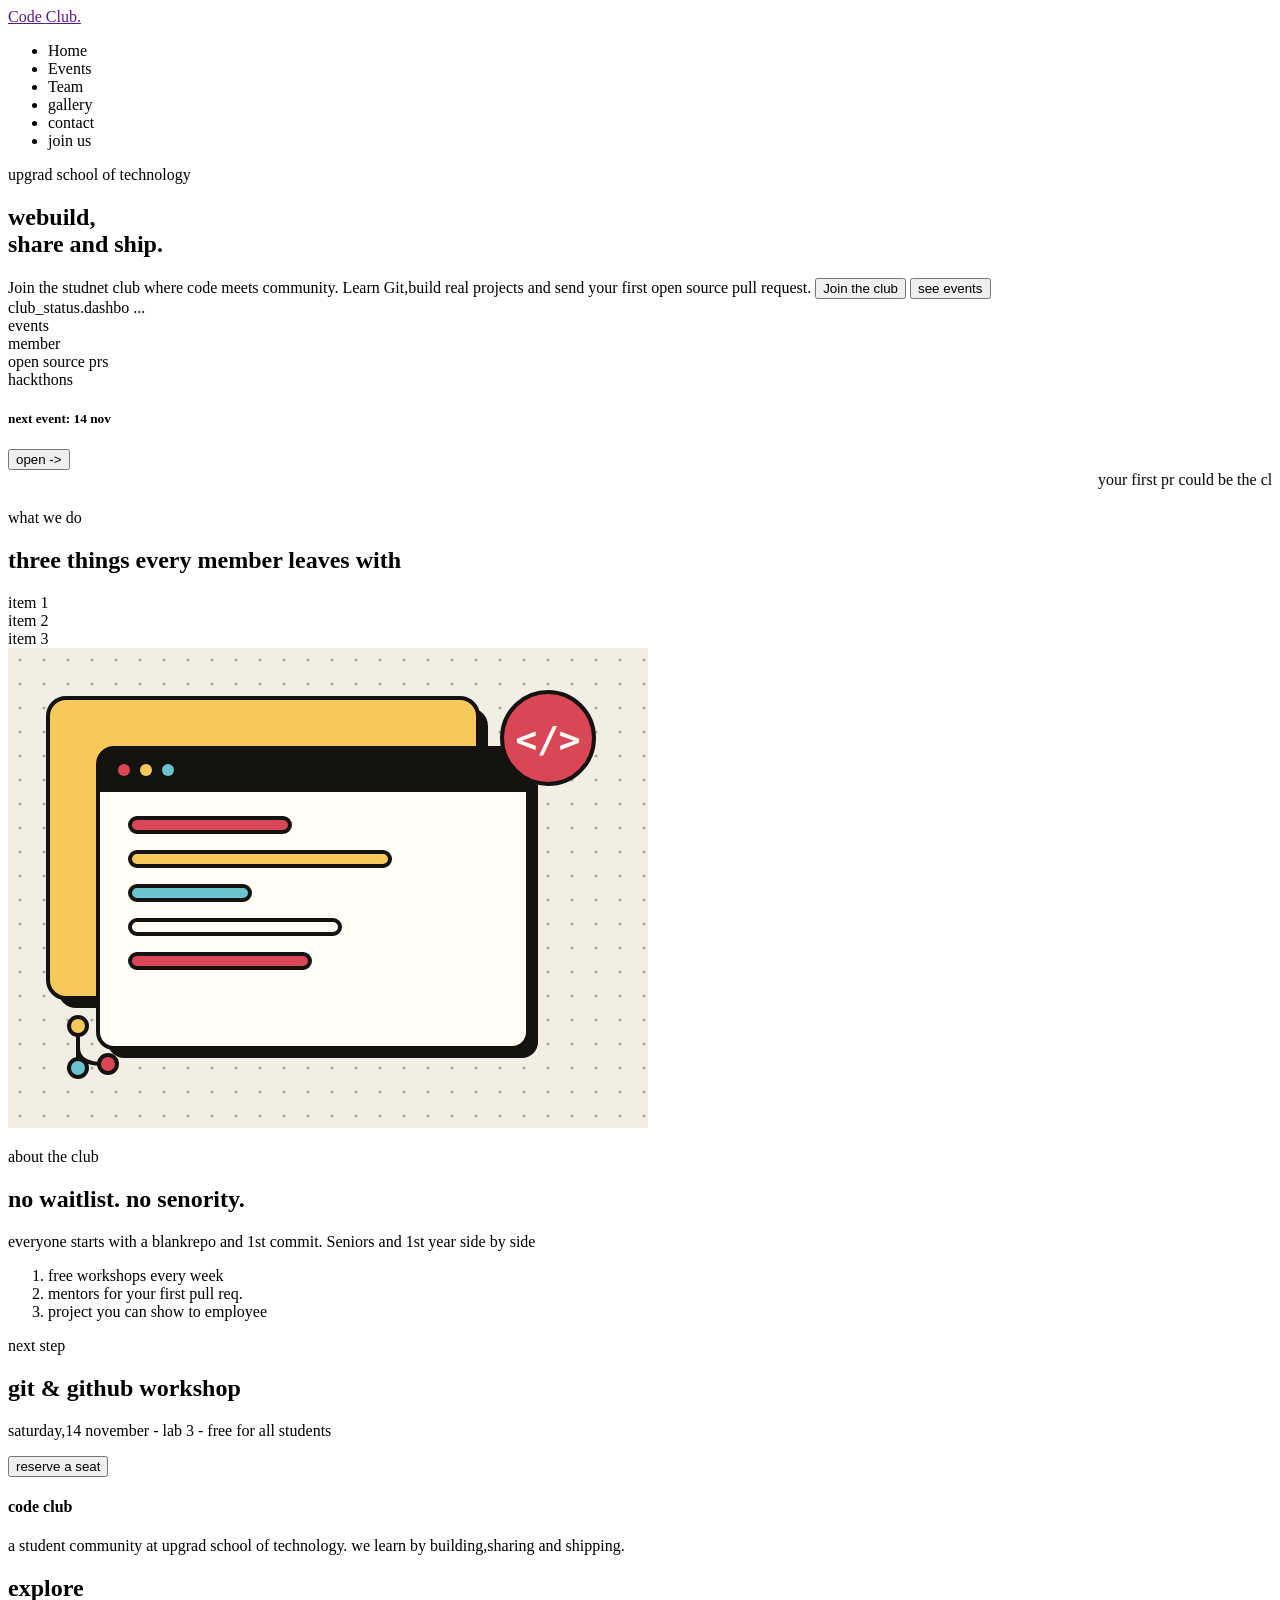
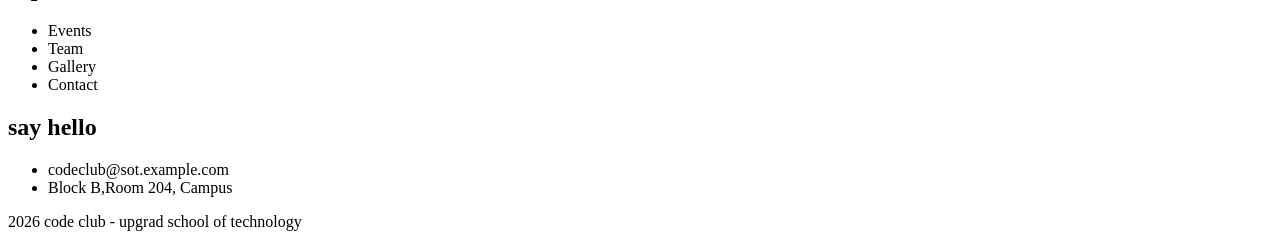
==== index.html @ f5842d69 "feat(index): skaleton ready" ====
<!DOCTYPE html>
<html lang="en">
<head>
    <meta charset="UTF-8">
    <meta name="viewport" content="width=device-width, initial-scale=1.0">
    <title>Code Club | upGrad School of Technology</title>
    <link rel="stylesheet" href="style.css">
</head>
<body>
    <header>
        <div class="navbar">
            <a href="" class="logo">
                <span class="squarelogo"></span>Code <span>Club.</span>
            </a>

            <ul>
                <li><a href="index.html"></a>Home</li>
                <li><a href="events.html"></a>Events</li>
                <li><a href="team.html"></a>Team</li>
                <li><a href="gallery.html"></a>gallery</li>
                <li><a href="contact.html"></a>contact</li>
                <li><a href=""></a>join us</li>
            </ul>
        </div>
    </header>



    <main>
        <section class="hero-section">
            <div class="hero-content">
                <div class="main-content">
                    <p class="name"><span class="dot"></span>upgrad school of technology</p>
                    <h1>we<span>build</span>, <br>share and <span>ship.</span> </h1>
                    <span>Join the studnet club where code meets community.
                        Learn Git,build real projects and send your first open
                        source pull request.
                    </span>
                    <button type="button">Join the club</button>
                    <button type="button">see events</button>
                </div>
                <div class="status">
                    <div class="status-card">
                        <span>club_status.dashbo</span>
                        <span>...</span>
                    </div>
                    <div class="card">
                        <div>events</div>
                        <div>member</div>
                        <div>open source prs</div>
                        <div>hackthons</div>
                    </div>
                    <div class="card-footer">
                        <h5>next event: 14 nov</h5>
                        <button type="button">open -></button>
                    </div>
                </div>
            </div>
        </section>

        <marquee behavior="scroll" direction="left">your first pr could be the club history ₹ no expeience required ₹ now accept the every role ₹ every role is open </marquee>

        <section class="slide2">
            <p>what we do</p>
            <h1>three things every member leaves with</h1>
            <div class="cards2">
                <div>item 1</div>
                <div>item 2</div>
                <div>item 3</div>
            </div>
        </section>

        <section class="slide3">
            <div class="about-img">
                <img src="images/about.png" alt="aboutimgs" srcset="">
            </div>
            <div class="about-text">
                <p>about the club</p>
                <h1>no waitlist. no senority.</h1>
                <p>everyone starts with a blankrepo and 1st commit. Seniors and 1st year side by side </p>
                <ol>
                    <li>free workshops every week</li>
                    <li>mentors for your first pull req.</li>
                    <li>project you can show to employee</li>
                </ol>
            </div>
        </section>

        <section class="workshop">
            <div class="workshop-card">
                <div class="git-side">
                    <p>next step</p>
                    <h2>git & github workshop</h2>
                    <p>saturday,14 november - lab 3 - free for all students</p>
                </div>
                <div class="reserve-b"></div>
                <button type="button">reserve a seat</button>
            </div>
        </section>
    </main>



    <footer>
        <div class="down">
            <div class="community">
                <h4>code club</h4>
                <p>a student community at upgrad school of technology. we learn by building,sharing and shipping.</p>
            </div>
            <div class="explore">
                <h2>explore</h2>
                <ul>
                    <li>Events</li>
                    <li>Team</li>
                    <li>Gallery</li>
                    <li>Contact</li>
                </ul>
            </div>
            <div class="convo">
                <h2>say hello</h2>
                <ul>
                    <li>codeclub@sot.example.com</li>
                    <li>Block B,Room 204, Campus</li>
                </ul>
            </div>
        </div>
        <p>2026 code club - upgrad school of technology</p>
    </footer>


</body>
</html>
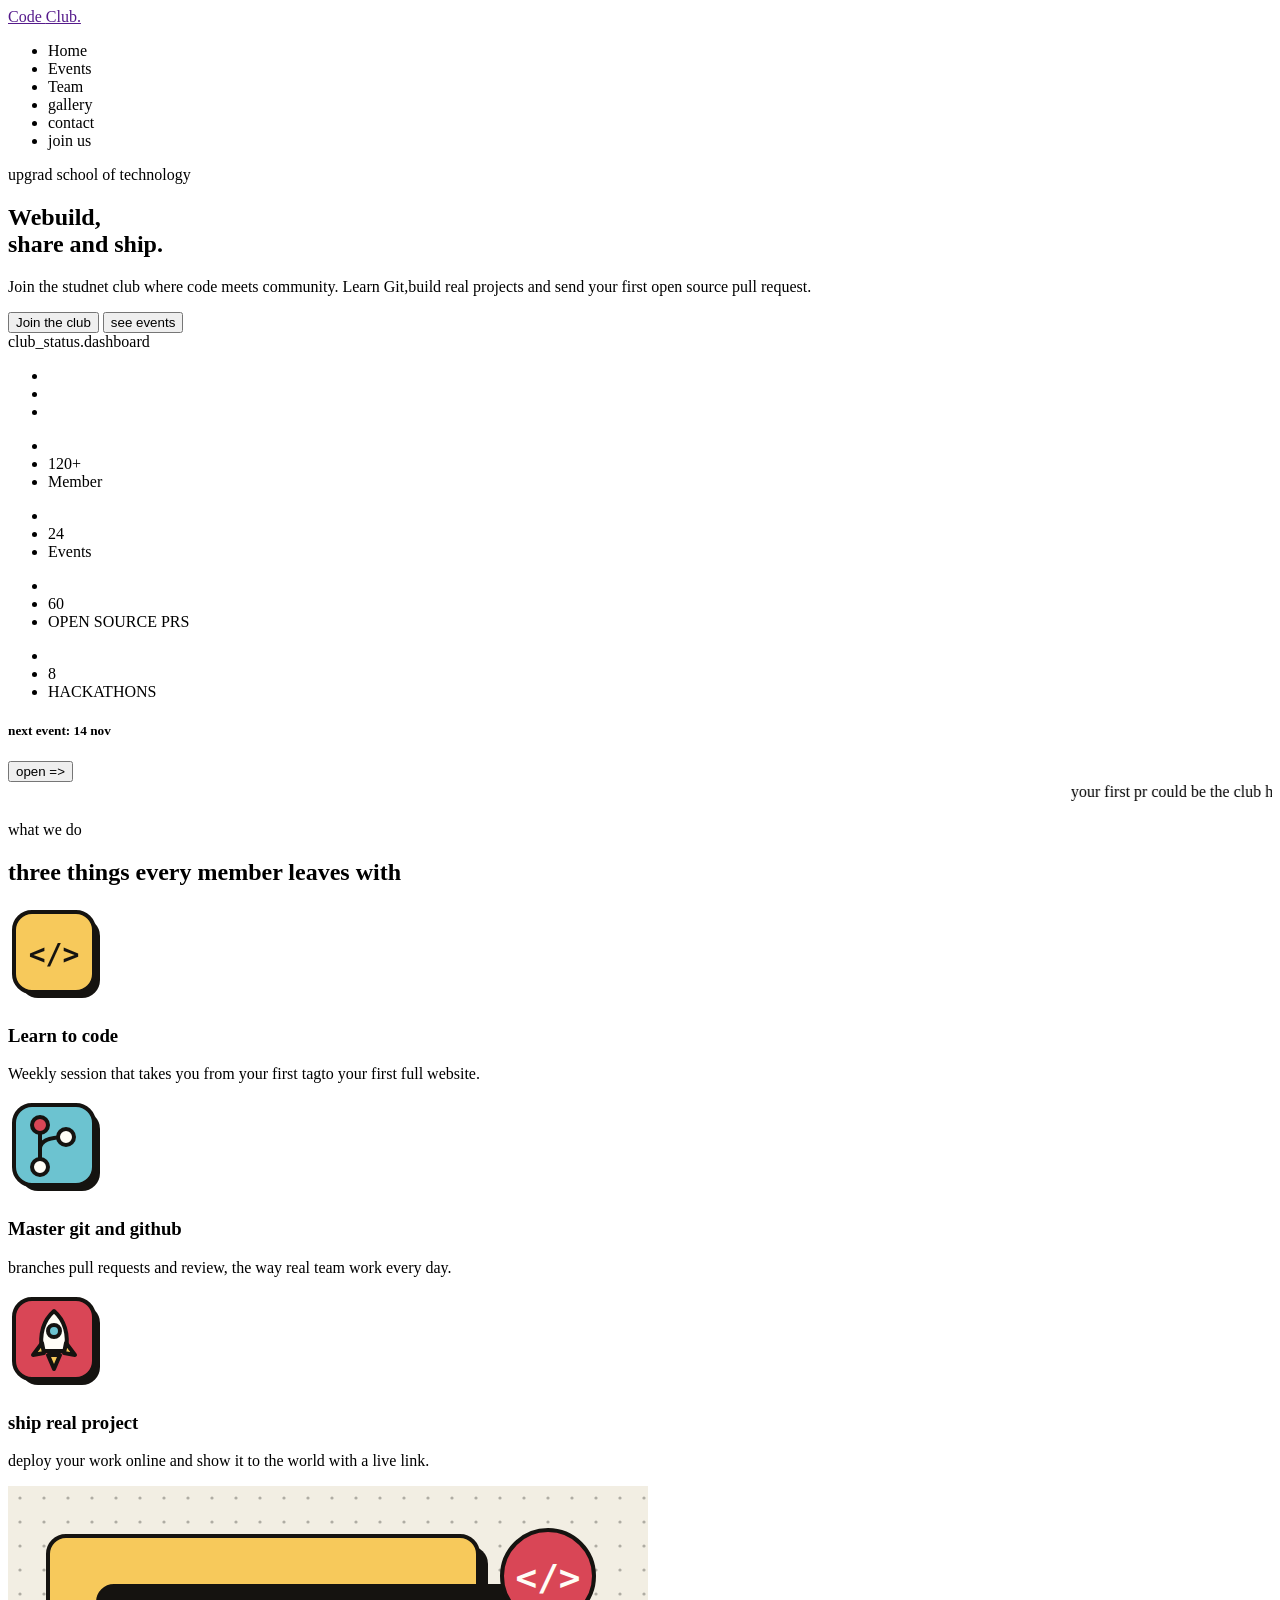
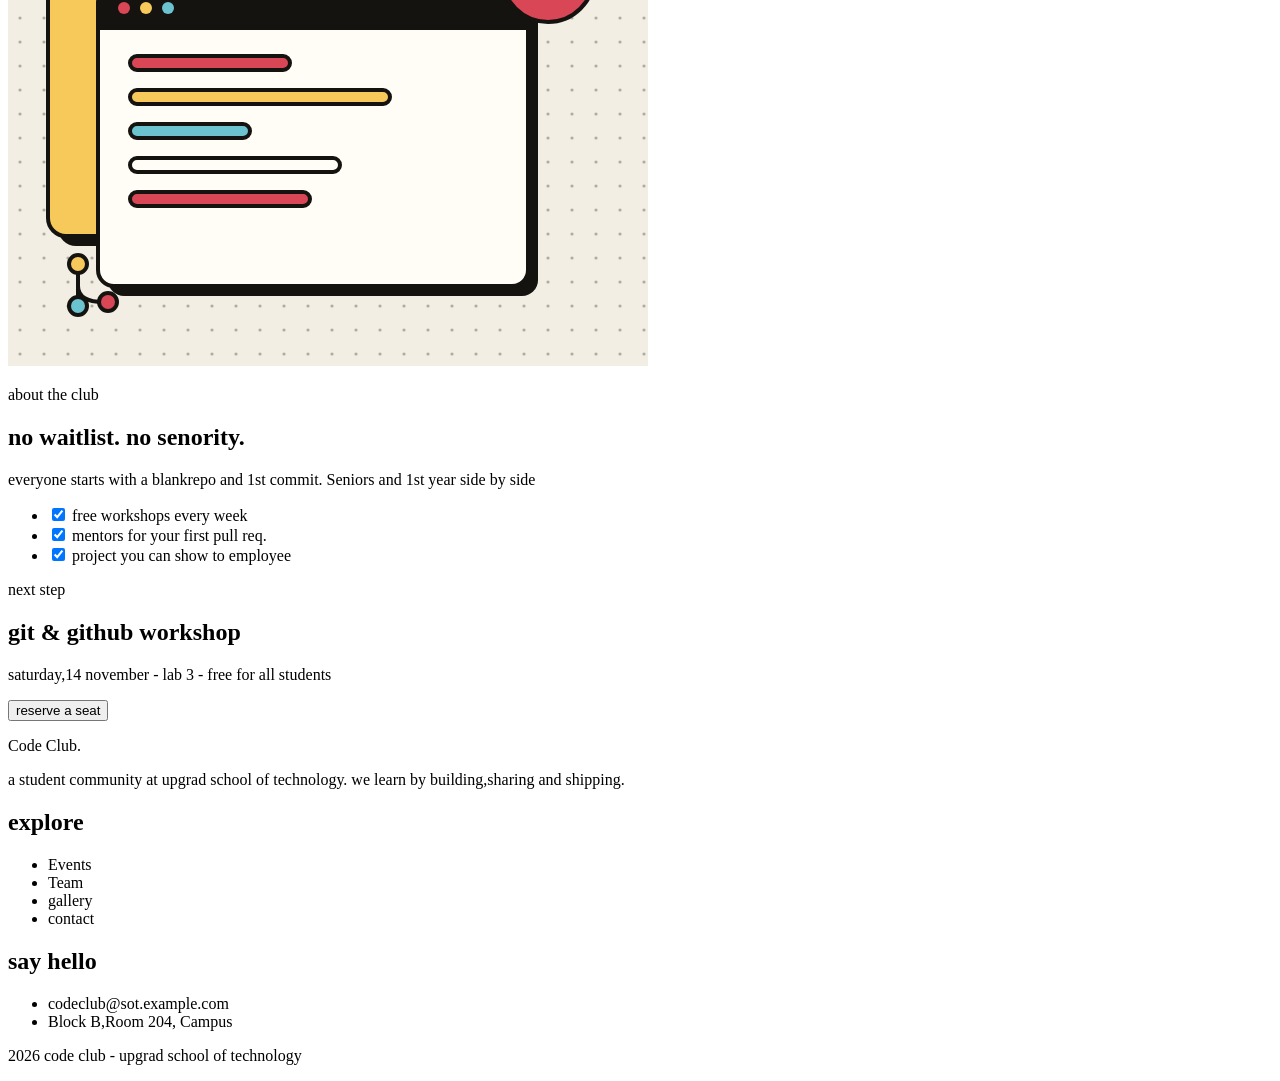
==== commit 3ff3cf30: "feat(index): page complete" ====
--- a/index.html
+++ b/index.html
@@ -19,7 +19,7 @@
                 <li><a href="team.html"></a>Team</li>
                 <li><a href="gallery.html"></a>gallery</li>
                 <li><a href="contact.html"></a>contact</li>
-                <li><a href=""></a>join us</li>
+                <li class="joinus"><a href=""></a>join us</li>
             </ul>
         </div>
     </header>
@@ -31,42 +31,82 @@
             <div class="hero-content">
                 <div class="main-content">
                     <p class="name"><span class="dot"></span>upgrad school of technology</p>
-                    <h1>we<span>build</span>, <br>share and <span>ship.</span> </h1>
-                    <span>Join the studnet club where code meets community.
+                    <h1>We<span class="build">build</span>, <br>share and <span class="ship">ship.</span> </h1>
+                    <p class="Jst">Join the studnet club where code meets community.
                         Learn Git,build real projects and send your first open
                         source pull request.
-                    </span>
-                    <button type="button">Join the club</button>
-                    <button type="button">see events</button>
+                    </p>
+                    <button class="join-the-club" type="button">Join the club</button>
+                    <button class="see-events" type="button">see events</button>
                 </div>
                 <div class="status">
                     <div class="status-card">
-                        <span>club_status.dashbo</span>
-                        <span>...</span>
+                        <span>club_status.dashboard</span>
+                        <ul class="dotted">
+                            <li></li>
+                            <li></li>
+                            <li></li>
+                        </ul>
                     </div>
                     <div class="card">
-                        <div>events</div>
-                        <div>member</div>
-                        <div>open source prs</div>
-                        <div>hackthons</div>
+                        <div>
+                            <ul>
+                                <li class="icon-r"></li>
+                                <li class="num">120+</li>
+                                <li class="specific">Member</li>
+                            </ul>
+                        </div>
+                        <div>
+                            <ul>
+                                <li class="icon-y"></li>
+                                <li class="num">24</li>
+                                <li class="specific">Events</li>
+                            </ul>
+                        </div>
+                        <div>
+                            <ul>
+                                <li class="icon-c"></li>
+                                <li class="num">60</li>
+                                <li class="specific">OPEN SOURCE PRS</li>
+                            </ul>
+                        </div>
+                        <div>
+                            <ul>
+                                <li class="icon-b"></li>
+                                <li class="num">8</li>
+                                <li class="specific">HACKATHONS</li>
+                            </ul>
+                        </div>
                     </div>
                     <div class="card-footer">
                         <h5>next event: 14 nov</h5>
-                        <button type="button">open -></button>
+                        <button type="button">open => </button>
                     </div>
                 </div>
             </div>
         </section>
 
-        <marquee behavior="scroll" direction="left">your first pr could be the club history ₹ no expeience required ₹ now accept the every role ₹ every role is open </marquee>
+        <marquee behavior="scroll" direction="left">your first pr could be the club history <span>₹</span> no expeience required <span>₹</span> now accept the every role <span>₹</span> every role is open </marquee>
 
         <section class="slide2">
-            <p>what we do</p>
+            <p class="slide2p">what we do</p>
             <h1>three things every member leaves with</h1>
             <div class="cards2">
-                <div>item 1</div>
-                <div>item 2</div>
-                <div>item 3</div>
+                <div>
+                    <img src="images/icons/icon-code.png" alt="">
+                    <h3 class="num">Learn to code</h3>
+                    <p> Weekly session that takes you from your first tagto your first full website.</p>
+                </div>
+                <div>
+                    <img src="images/icons/icon-git.png" alt="">
+                    <h3 class="num">Master git and github</h3>
+                    <p>branches pull requests and review, the way real team work every day.</p>
+                </div>
+                <div>
+                    <img src="images/icons/icon-ship.png" alt="">
+                    <h3 class="num">ship real project</h3>
+                    <p>deploy your work online and show it to the world with a live link.</p>
+                </div>
             </div>
         </section>
 
@@ -75,14 +115,23 @@
                 <img src="images/about.png" alt="aboutimgs" srcset="">
             </div>
             <div class="about-text">
-                <p>about the club</p>
+                <p class="slide3p">about the club</p>
                 <h1>no waitlist. no senority.</h1>
-                <p>everyone starts with a blankrepo and 1st commit. Seniors and 1st year side by side </p>
-                <ol>
-                    <li>free workshops every week</li>
-                    <li>mentors for your first pull req.</li>
-                    <li>project you can show to employee</li>
-                </ol>
+                <p class="slide3pps">everyone starts with a blankrepo and 1st commit. Seniors and 1st year side by side </p>
+                <ul>
+                    <li>
+                        <input type="checkbox" checked>
+                        <label for="">free workshops every week</label>
+                    </li>
+                    <li>
+                        <input type="checkbox" checked>
+                        <label for="">mentors for your first pull req.</label>
+                    </li>
+                    <li>
+                        <input type="checkbox" checked>
+                        <label for="">project you can show to employee</label>
+                    </li>
+                </ul>
             </div>
         </section>
 
@@ -91,10 +140,11 @@
                 <div class="git-side">
                     <p>next step</p>
                     <h2>git & github workshop</h2>
-                    <p>saturday,14 november - lab 3 - free for all students</p>
+                    <p class="dt">saturday,14 november - lab 3 - free for all students</p>
                 </div>
-                <div class="reserve-b"></div>
-                <button type="button">reserve a seat</button>
+                <div class="reserve-b">
+                    <button type="button">reserve a seat</button>
+                </div>    
             </div>
         </section>
     </main>
@@ -104,16 +154,18 @@
     <footer>
         <div class="down">
             <div class="community">
-                <h4>code club</h4>
+                <p class="logo">
+                <span class="squarelogo"></span>Code <span>Club.</span>
+            </p>
                 <p>a student community at upgrad school of technology. we learn by building,sharing and shipping.</p>
             </div>
             <div class="explore">
                 <h2>explore</h2>
                 <ul>
-                    <li>Events</li>
-                    <li>Team</li>
-                    <li>Gallery</li>
-                    <li>Contact</li>
+                    <li><a href="events.html"></a>Events</li>
+                    <li><a href="team.html"></a>Team</li>
+                    <li><a href="gallery.html"></a>gallery</li>
+                    <li><a href="contact.html"></a>contact</li>
                 </ul>
             </div>
             <div class="convo">
@@ -124,7 +176,7 @@
                 </ul>
             </div>
         </div>
-        <p>2026 code club - upgrad school of technology</p>
+        <p class="footer-y">2026 code club - upgrad school of technology</p>
     </footer>
 
 
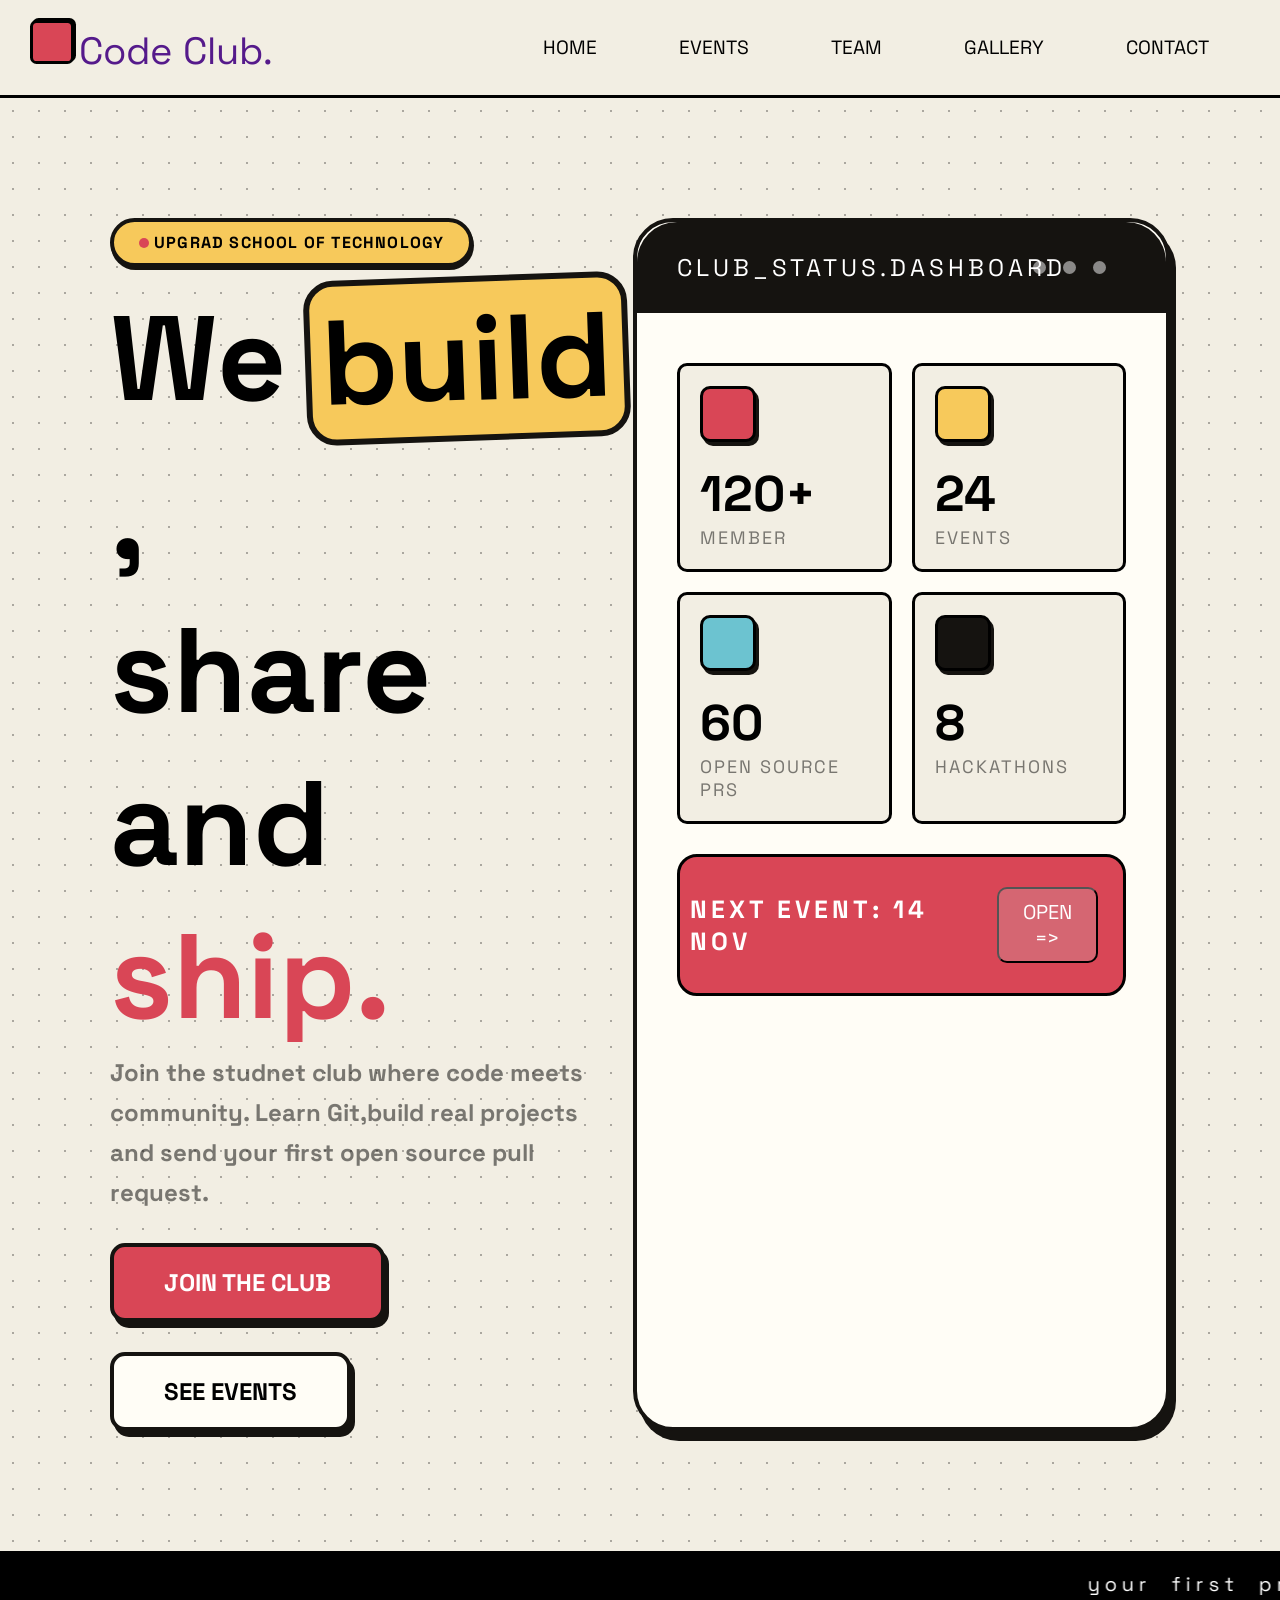
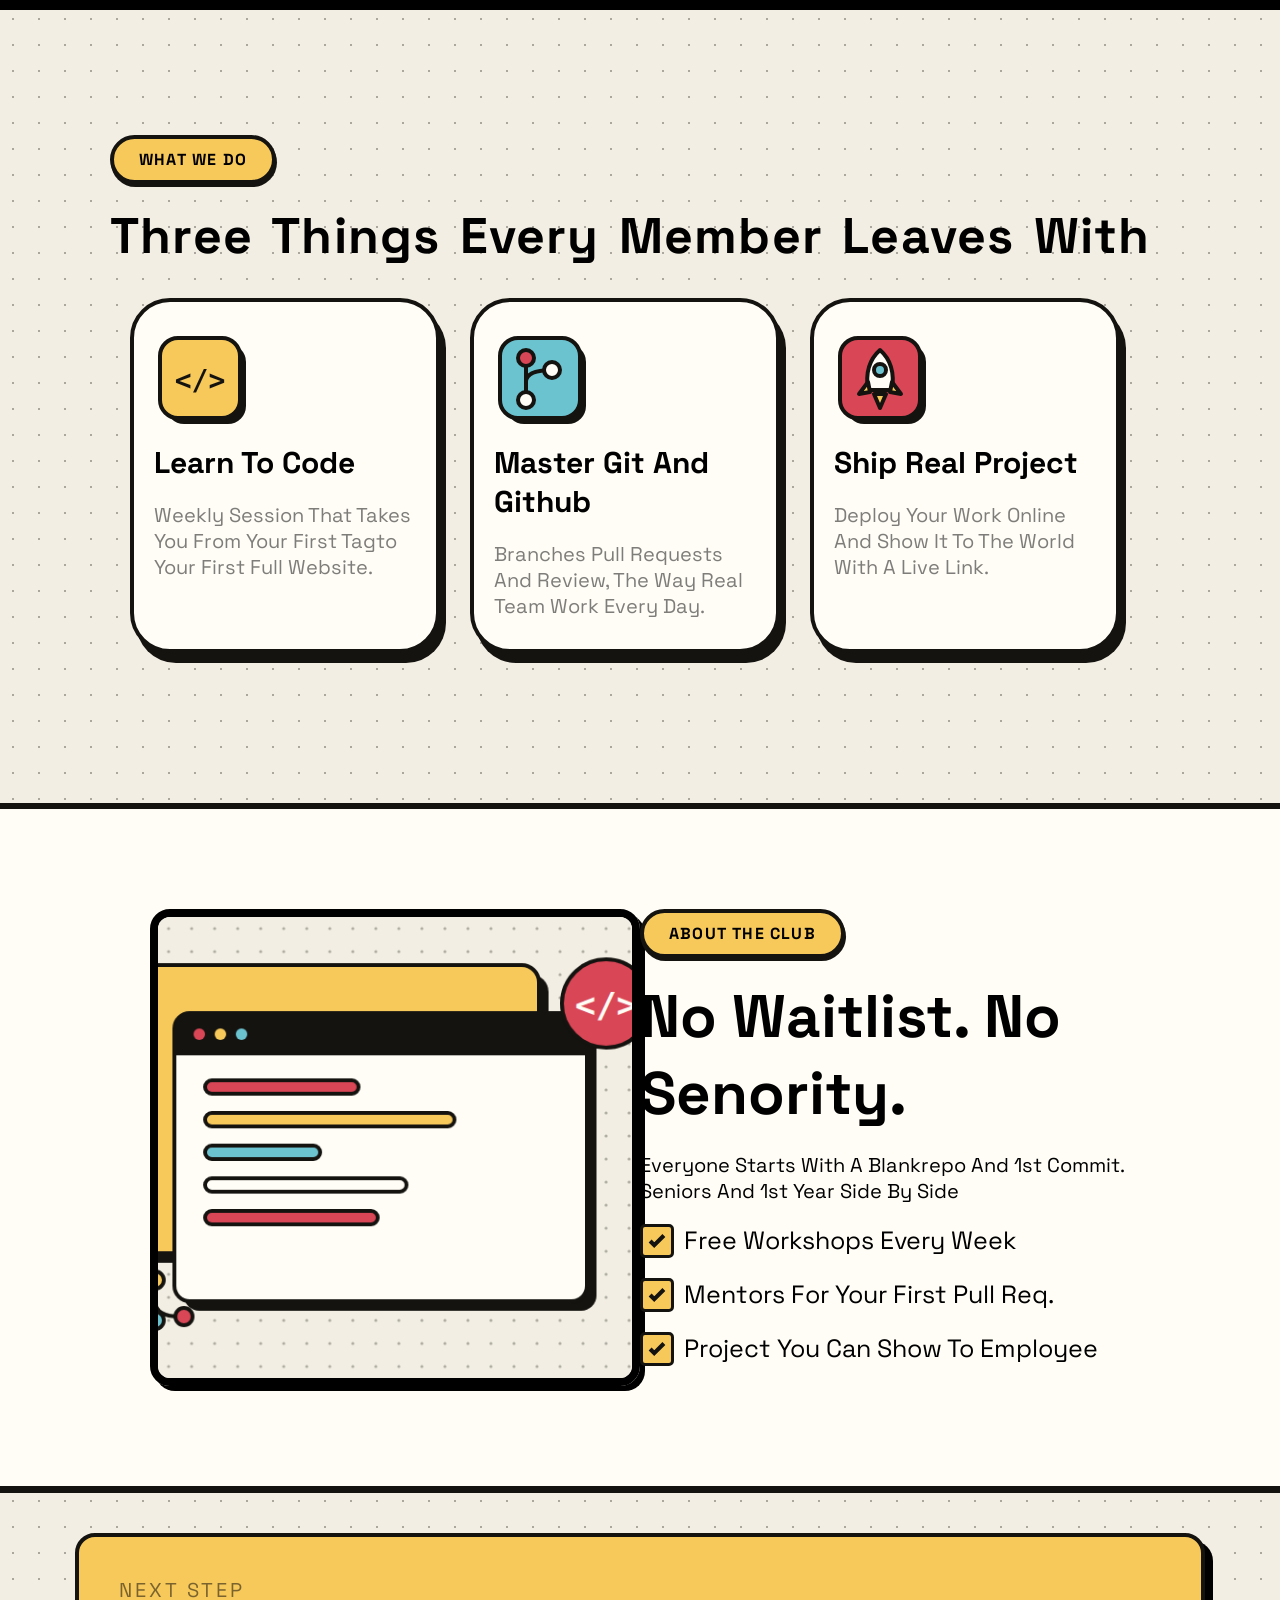
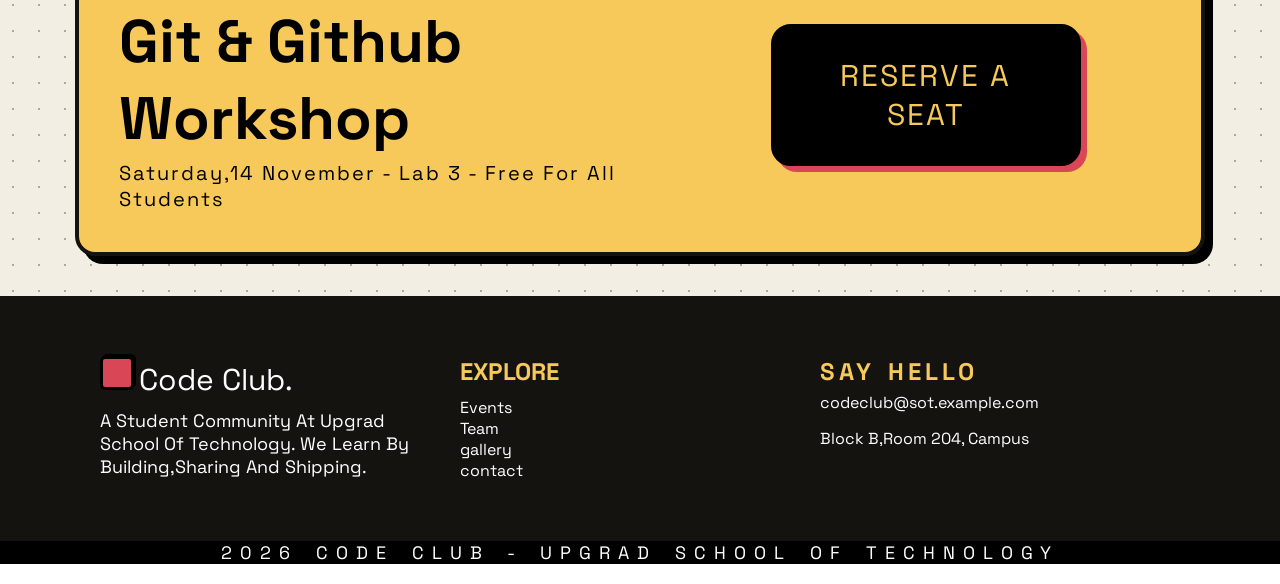
==== commit 9d8175db: "solved Anchor tag" ====
--- a/index.html
+++ b/index.html
@@ -12,14 +12,12 @@
             <a href="" class="logo">
                 <span class="squarelogo"></span>Code <span>Club.</span>
             </a>
-
             <ul>
-                <li><a href="index.html"></a>Home</li>
-                <li><a href="events.html"></a>Events</li>
-                <li><a href="team.html"></a>Team</li>
-                <li><a href="gallery.html"></a>gallery</li>
-                <li><a href="contact.html"></a>contact</li>
-                <li class="joinus"><a href=""></a>join us</li>
+                <li><a href="index.html">Home</a></li>
+                <li><a href="events.html">Events</a></li>
+                <li><a href="team.html">Team</a></li>
+                <li><a href="gallery.html">Gallery</a></li>
+                <li><a href="contact.html">Contact</a></li>
             </ul>
         </div>
     </header>
@@ -162,10 +160,10 @@
             <div class="explore">
                 <h2>explore</h2>
                 <ul>
-                    <li><a href="events.html"></a>Events</li>
-                    <li><a href="team.html"></a>Team</li>
-                    <li><a href="gallery.html"></a>gallery</li>
-                    <li><a href="contact.html"></a>contact</li>
+                    <li><a href="events.html">Events</a></li>
+                    <li><a href="team.html">Team</a></li>
+                    <li><a href="gallery.html">gallery</a></li>
+                    <li><a href="contact.html">contact</a></li>
                 </ul>
             </div>
             <div class="convo">
--- a/style.css
+++ b/style.css
@@ -0,0 +1,572 @@
+@import url('https://fonts.googleapis.com/css2?family=Space+Grotesk:wght@500;700&family=Space+Mono:wght@400;700&display=swap');
+
+
+:root{
+    --pg-bg:#f2eee3;
+    --cd-pn:#fffdf6;
+    --tx-bs:#151310;
+    --link:#d94656;
+    --hi-lt:#f7c95b;
+    --if-cd:#6cc3d0;
+    --sd-tx:#6b6558;
+}
+
+* {
+    padding: 0;
+    font-family: 'Space Grotesk';
+    margin: 0;
+}
+
+
+.navbar{
+    background-color: var(--pg-bg);
+    display: flex;
+    justify-content: space-between;
+    align-items: center;
+    border-bottom: 3px solid black;
+    padding: 20px 30px;
+}
+
+.navbar .logo {
+    text-decoration: none;
+    font-size:38px;
+    text-transform: capitalize;
+    
+}
+
+.navbar .logo .squarelogo{
+    font-size: large;
+    background-color: #e9e3e3;
+    padding: 9px;
+    height: 20px;
+    width: 20px;
+    display: inline-block;
+    border-radius: 15%;
+    margin-right: 5px;
+    background: var(--link);
+    border: 3px solid black;
+    box-shadow: 2px -2px black;
+
+}
+
+.navbar ul{
+    display: flex;
+    justify-content: space-between;
+    text-transform: uppercase;
+    align-content: center;
+    font-size: larger;
+    list-style: none;
+    
+}
+
+.navbar ul li{
+    margin:auto 19px;
+    padding: 3px 18px;
+    border: solid 4px transparent;
+    transition: all 0.3s;
+}
+
+.navbar ul li a{
+    color: black;
+    text-decoration: none;
+}
+.navbar ul li a:hover{
+    color: white;
+}
+
+.navbar ul li:hover{
+    background-color: #d94656;
+    color: white;
+    border-radius: 40px;
+    border: #151310 4px solid;
+    box-shadow: 1px 2px  var(--tx-bs) ;
+}
+
+
+main {
+    background-color: var(--pg-bg);
+    background-image: radial-gradient(rgba(21,19,16,.32)1.2px , transparent 1.4px);
+    background-size: 26px 26px;
+}
+.hero-section .hero-content {
+    display: grid;
+    grid-template-columns: 1fr 1fr;
+    padding: 120px 110px;
+}
+
+.hero-section .hero-content .name {
+    display: inline-block;
+    padding: 10px 25px;
+    border-radius: 30px;
+    text-transform: uppercase;
+    letter-spacing: 1.2px;
+    font-weight: bold;
+    background-color: var(--hi-lt);
+    border: #151310 4px solid;
+    box-shadow: 1px 3px  var(--tx-bs) ;
+}
+
+.hero-section .hero-content .dot{
+    display: inline-block;
+    height: 10px;
+    width: 10px;
+    border-radius: 50%;
+    margin-right: 5px;
+    background: var(--link);
+}
+
+.hero-section .hero-content .main-content h1{
+    font-size: 120px;
+}
+
+span.build {
+    display: inline-block;
+    background-color: var(--hi-lt);
+    border: 6px solid var(--tx-bs);
+    border-radius: 30px;
+    padding: 0px 10px;
+    transform: rotate(-2deg);
+    margin-top:9px;
+    margin-left: 19px;
+}
+span.ship{
+    color: var(--link);
+}
+
+.hero-section .hero-content .main-content p.Jst{
+    font-size: x-large;
+    line-height: 40px;
+    padding-right: 15px;
+    opacity: .5;
+    font-weight: bold;
+}
+
+.hero-section .hero-content .main-content button.join-the-club {
+    background-color: #d94656;
+    color: white;
+    margin-top: 30px;
+    margin-right: 20px;
+    font-size: x-large;
+    padding: 20px 50px;
+    text-transform: uppercase;
+    font-weight: bold;
+    border-radius: 15px;
+    border: #151310 4px solid;
+    box-shadow: 4px 6px  var(--tx-bs)
+}
+
+.hero-section .hero-content .main-content button.see-events{
+    background-color: var(--cd-pn);
+    color: black;
+    text-transform: uppercase;
+    margin-top: 30px;
+    font-weight: bold;
+    margin-right: 20px;
+    font-size: x-large;
+    padding: 20px 50px;
+    border-radius: 15px;
+    border: #151310 4px solid;
+    box-shadow: 4px 6px  var(--tx-bs)
+}
+
+
+.hero-content .status  {
+    color: black;
+    background-color: var(--cd-pn);
+    border-radius: 40px;
+    border: #151310 4px solid;
+    box-shadow: 6px 10px  var(--tx-bs)
+}
+
+.hero-content .status .status-card {
+    display: flex;
+    justify-content: space-between;
+    padding: 20px 40px;
+    letter-spacing: 4px;
+    text-transform: uppercase;
+    align-items: center;
+    font-size: x-large;
+    color: white;
+    border-top-left-radius: 40px;
+    border-top-right-radius: 40px;
+    background-color: #151310;
+}
+
+.hero-content .status .status-card .dotted {
+    display: flex;
+    gap: 30px;
+    font-size: 40px;
+    opacity: 0.5;
+    letter-spacing: 2px;
+}
+
+.hero-content .status .card{
+    display: grid;
+    grid-template-columns: 1fr 1fr;
+    padding: 40px 30px 20px;
+}
+
+.hero-content .status .card div{
+    padding: 20px;
+    background-color:var(--pg-bg);
+    margin: 10px;
+    text-transform: uppercase;
+    border: 3px solid black;
+    border-radius: 10px;
+}
+
+.hero-content .status .card ul{
+    list-style: none;
+}
+.hero-content .status .card li.icon-r {
+    width: 50px;
+    height: 50px;
+    background-color: var(--link);
+    border: 3px solid black;
+    margin-bottom: 20px;
+    border-radius: 10px;
+    box-shadow: 3px 4px var(--tx-bs);
+}
+
+.hero-content .status .card li.icon-y {
+    width: 50px;
+    height: 50px;
+    background-color: var(--hi-lt);
+    border: 3px solid black;
+    margin-bottom: 20px;
+    border-radius: 10px;
+    box-shadow: 3px 4px var(--tx-bs);
+}
+
+.hero-content .status .card li.icon-c {
+    width: 50px;
+    height: 50px;
+    background-color: var(--if-cd);
+    border: 3px solid black;
+    margin-bottom: 20px;
+    border-radius: 10px;
+    box-shadow: 3px 4px var(--tx-bs);
+}
+
+.hero-content .status .card li.icon-b {
+    width: 50px;
+    height: 50px;
+    background-color: var(--tx-bs);
+    border: 3px solid black;
+    margin-bottom: 20px;
+    border-radius: 10px;
+    box-shadow: 3px 4px var(--tx-bs);
+}
+
+.hero-content .status .card li.num {
+    font-size: 50px;
+    font-weight: bold;
+}
+
+.hero-content .status .card li.specific{
+    font-size: large;
+    letter-spacing: 2px;
+    opacity: 0.5;
+}
+
+.hero-content .status .card-footer{
+    display: flex;
+    justify-content: space-between;
+    align-items: center;
+    margin: 0px 40px 10px;
+    background-color: var(--link);
+    padding: 30px 10px;
+    border-radius: 20px;
+    font-size: 30px;
+    color: white;
+    text-transform: uppercase;
+    letter-spacing: 4px;
+    border: 3px solid black;
+}
+.hero-content .status .card-footer button{
+    padding: 10px;
+    margin-right: 15px;
+    font-size: 20px;
+    text-transform: uppercase;
+    border-radius: 10px;
+    background-color:rgba(202, 191, 192, 0.265);
+    color: white;
+}
+
+marquee{
+    background-color: black;
+    padding: 10px ;
+    color:white;
+    letter-spacing: 5px;
+    word-spacing: 10px;
+    font-size: 20px;
+}
+marquee span{
+    margin: 0px 8px;
+    color: #f7c95b;
+    font-size: 30px;
+}
+
+.slide2{
+     padding: 120px 110px;
+     border-bottom:6px solid #151310;
+}
+
+.slide2 .cards2{
+    display: grid;
+    grid-template-columns: 1fr 1fr 1fr;
+}
+.slide2 .slide2p{
+    margin-bottom: 20px;
+    display: inline-block;
+    padding: 10px 25px;
+    border-radius: 30px;
+    text-transform: uppercase;
+    letter-spacing: 1.2px;
+    font-weight: bold;
+    background-color: var(--hi-lt);
+    border: #151310 4px solid;
+    box-shadow: 1px 3px var(--tx-bs);
+}
+
+.slide2 h1{
+    font-size: 50px;
+    word-spacing: 5px;
+    letter-spacing: 1.2px;
+    text-transform: capitalize;
+}
+
+.slide2 div{
+    padding: 30px 20px;
+}
+.slide2 .cards2 div{
+    color: black;
+    background-color: var(--cd-pn);
+    border-radius: 40px;
+    border: #151310 4px solid;
+    box-shadow: 6px 10px  var(--tx-bs);
+    margin-right: 30px;
+}
+
+.slide2 .cards2 img{
+    margin-bottom: 10px;
+}
+
+.slide2 .cards2 h3{
+    font-size: 30px;
+    text-transform: capitalize;
+    margin-bottom: 20px;
+}
+
+.slide2 .cards2 p{
+    font-size: 20px;
+    opacity: 0.5;
+    text-transform: capitalize;
+
+}
+
+.slide3 {
+    display: grid;
+    grid-template-columns: 1fr 1fr;
+    background-color: var(--cd-pn);
+    padding: 100px 150px;
+    border-bottom: #151310 7px solid;
+}
+
+.slide3 .about-img{
+    max-width: 640px;
+    max-height: 480px;
+    border: 8px solid black;
+    border-radius: 20px;
+    overflow: hidden;
+    box-shadow: 5px 5px black;
+}
+.slide3 .about-img img{
+    width: 100%;
+    height: 100%;
+    object-fit: cover;
+    
+}
+.slide3 .slide3p{
+    margin-bottom: 20px;
+    display: inline-block;
+    padding: 10px 25px;
+    border-radius: 30px;
+    text-transform: uppercase;
+    letter-spacing: 1.2px;
+    font-weight: bold;
+    background-color: var(--hi-lt);
+    border: #151310 4px solid;
+    box-shadow: 1px 3px var(--tx-bs);
+}
+
+.slide3 h1{
+    font-size: 60px;
+    text-transform: capitalize;
+    margin-bottom: 20px;
+}
+.slide3 .about-text .slide3pps{
+    font-size: 20px;
+    text-transform: capitalize;
+}
+
+.slide3 .about-text ul{
+    list-style-type:none ;
+    margin-top: 20px;
+    font-size: 25px;
+    display: flex;
+    flex-direction:column;
+    justify-content: center;
+    align-items:flex-start;
+}
+.slide3 .about-text li{
+    display: flex;
+    margin-bottom: 20px;
+}
+.slide3 .about-text input[type = "checkbox"]{
+    width: 34px;
+    height: 34px;
+    margin-right: 10px;
+    border-radius: 5px;
+    vertical-align:middle;
+    margin-bottom: 0px;
+    appearance:none;
+    border: #151310 3px solid;
+    background-color: var(--hi-lt); 
+}
+.slide3 .about-text input[type = "checkbox"]:checked{
+    background-color: var(--hi-lt);
+    background-image: url("data:image/svg+xml,%3Csvg xmlns='http://www.w3.org/2000/svg' viewBox='0 0 16 16'%3E%3Cpath fill='none' stroke='%23151310' stroke-width='3' d='m3 8 3 3 7-7'/%3E%3C/svg%3E");
+    background-repeat: no-repeat;
+    background-position: center;
+    background-size: 22px 22px;
+}
+
+.slide3 .about-text ul label{
+    text-transform: capitalize;
+}
+
+.workshop{
+    padding: 40px 75px;
+}
+.workshop .workshop-card{
+    display: flex;
+    justify-content: space-between;
+    align-items: center;
+    padding: 40px 40px;
+    background-color: var(--hi-lt);
+    border: #151310 4px solid;
+    border-radius: 20px;
+    box-shadow: 8px 8px black;
+}
+
+.workshop .workshop-card .git-side p{
+    text-transform: uppercase;
+    font-size: 20px;
+    opacity: 0.5;
+    letter-spacing: 3px;
+}
+
+.workshop .workshop-card .git-side h2{
+    font-size: 60px;
+    text-transform: capitalize;
+    margin-bottom: 3px;
+}
+
+.workshop .workshop-card .git-side .dt{
+    opacity: 1;
+    letter-spacing: 2px;
+    text-transform: capitalize;
+}
+.workshop .workshop-card .reserve-b button{
+    margin: 30px 70px;
+    margin-right: 80px;
+    font-size: 30px;
+    padding: 30px 50px;
+    text-transform: uppercase;
+    letter-spacing: 2px;
+    color: var(--hi-lt);
+    border-radius: 20px;
+    border: 2px solid black;
+    box-shadow: 6px 6px var(--link);
+    background-color: black;
+}
+
+footer{
+    margin-bottom: 20px;
+}
+
+footer .down{
+    display: grid;
+    grid-template-columns: repeat(3,1fr);
+    padding: 60px 100px ;
+    color: white;
+    background-color: #151310;
+}
+
+footer .down div{
+    padding-right: 40px;
+}
+
+footer .down .community .logo {
+    text-decoration: none;
+    font-size:30px;
+    text-transform: capitalize;
+    margin-bottom: 10px;
+    
+}
+
+footer .down .community .logo .squarelogo{
+    font-size: large;
+    background-color: #e9e3e3;
+    padding: 9px;
+    height: 10px;
+    width: 10px;
+    display: inline-block;
+    border-radius: 15%;
+    margin-right: 5px;
+    background: var(--link);
+    border: 3px solid black;
+    box-shadow: 2px -2px black;
+}
+
+footer .down .community p{
+    text-transform: capitalize;
+    font-size: large;
+}
+
+footer .down .explore h2{
+    text-transform: uppercase;
+    margin-bottom: 10px;
+    color: var(--hi-lt);
+}
+
+footer .down .explore ul{
+    list-style-type:none;
+} 
+footer .down .explore ul li a{
+    color: white;
+    text-decoration: none;
+}
+
+footer .convo h2{
+    margin-bottom: 5px;
+    text-transform: uppercase;
+    letter-spacing: 4px;
+    word-spacing: 3px;
+    color: var(--hi-lt);
+}
+
+footer .convo ul li{
+    list-style-type: none;
+    margin-bottom: 15px;
+}
+footer p.footer-y{
+    background-color: black;
+    color: white;
+    text-align: center;
+    font-size: large;
+    text-transform:uppercase;
+    letter-spacing: 8px;
+    word-spacing: 5px;
+}
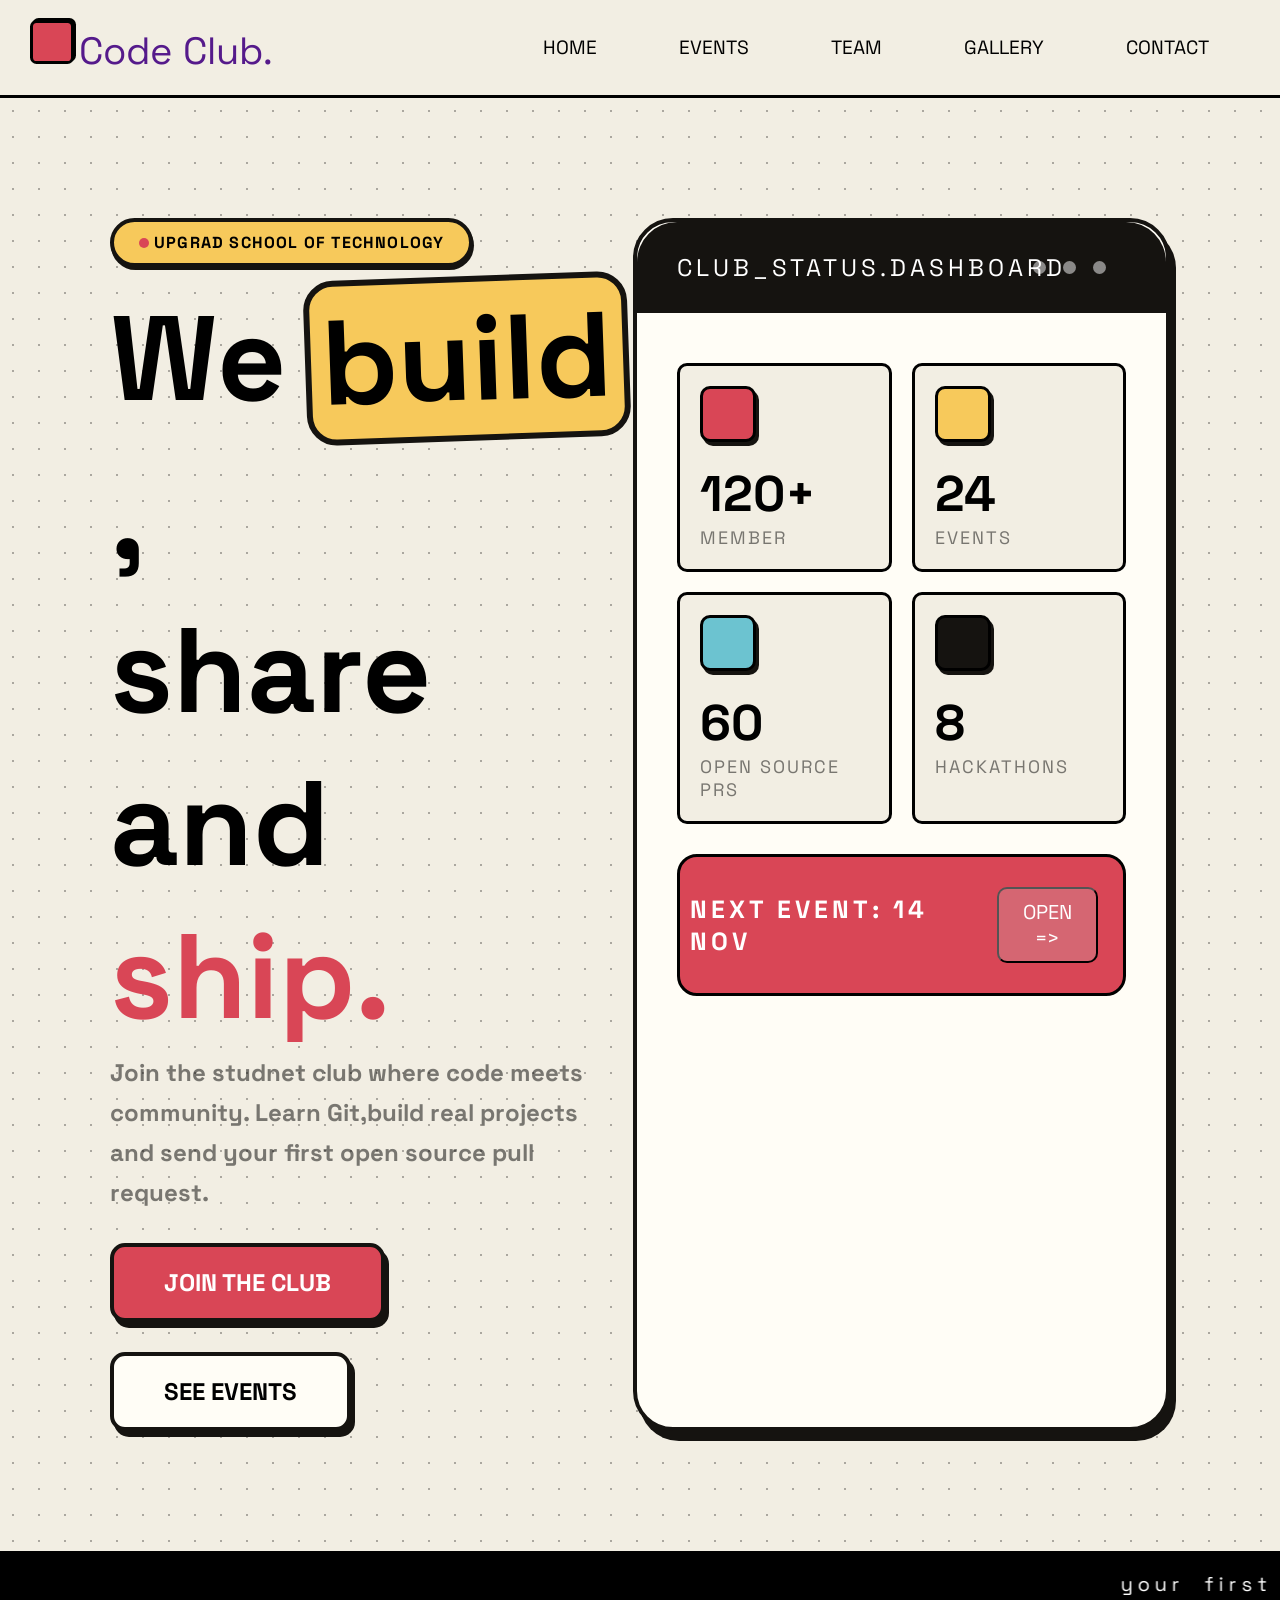
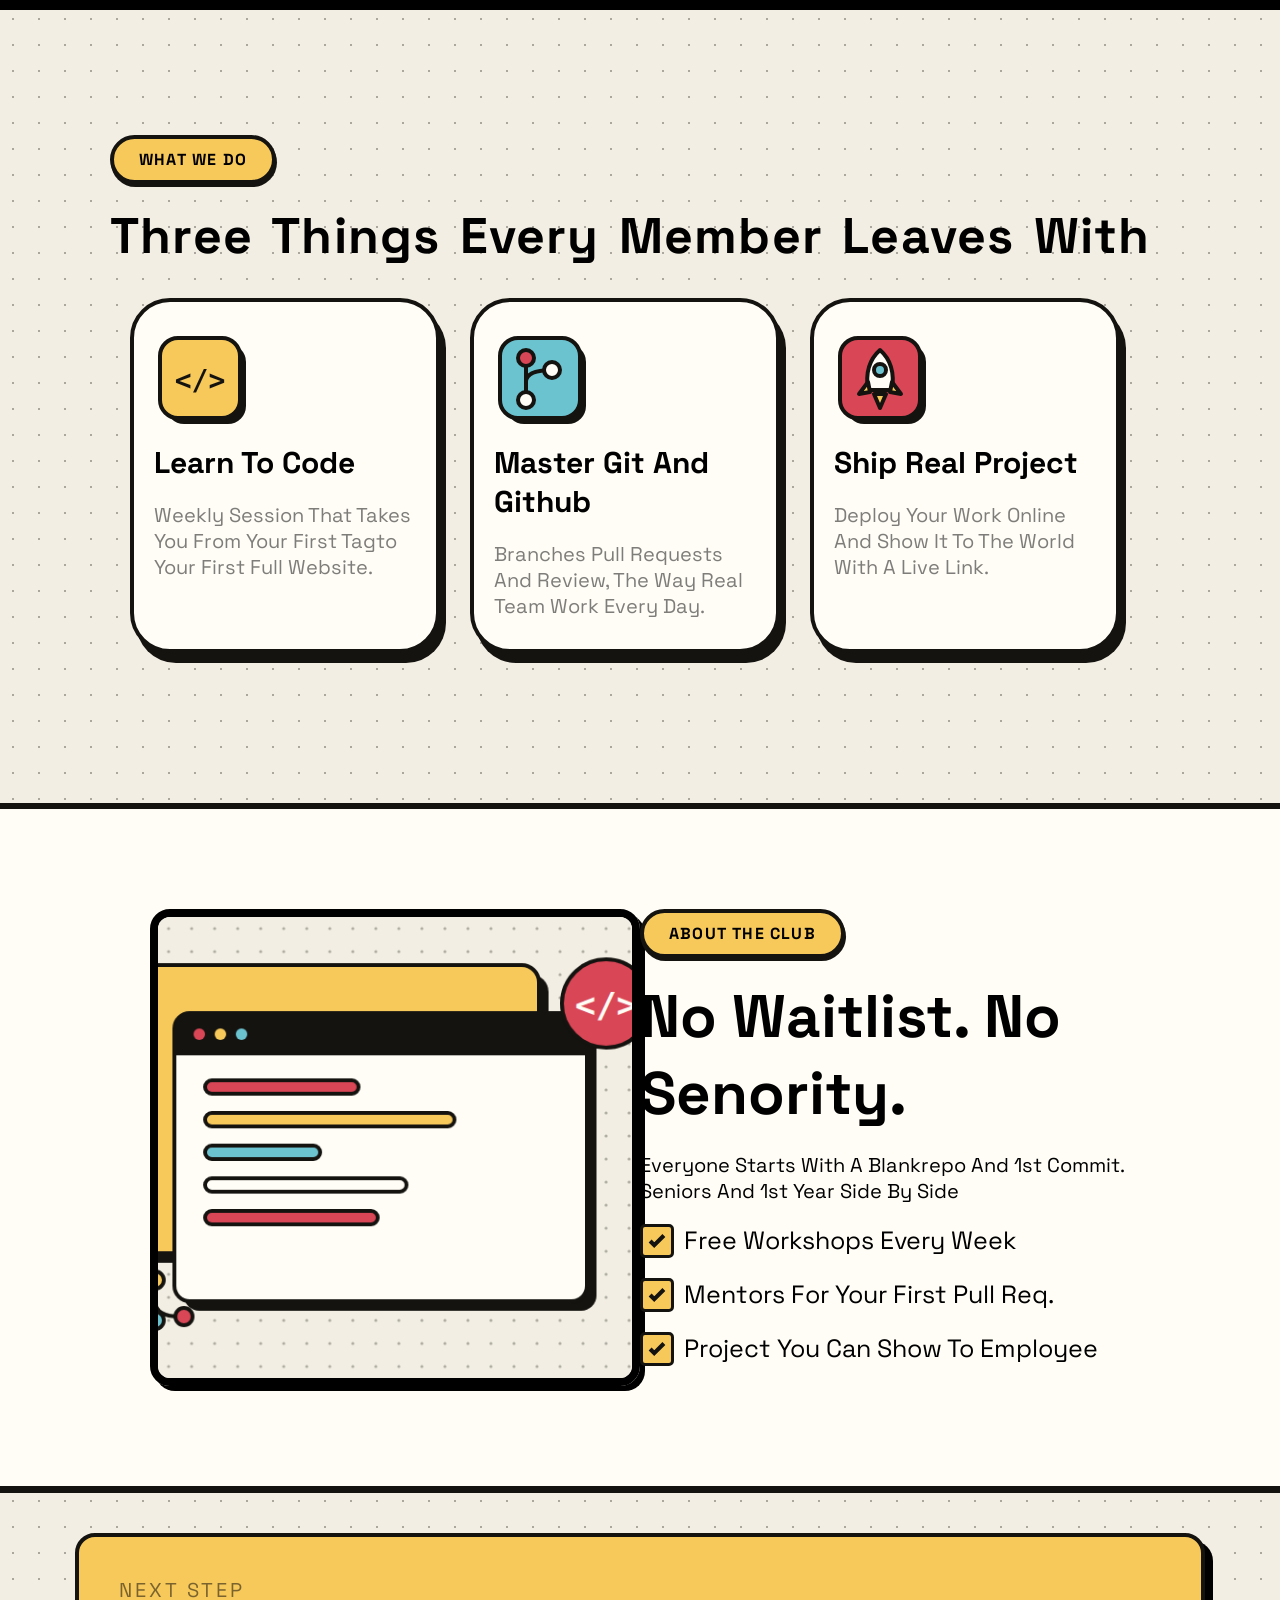
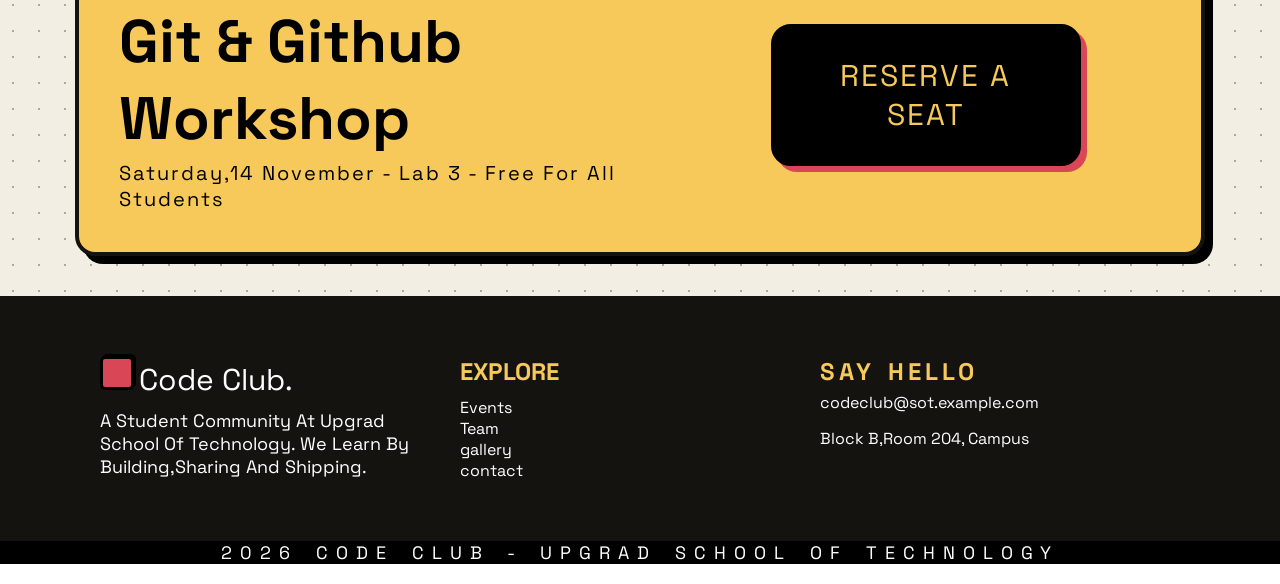
==== commit 753773e3: "fix(styles): rename stylesheet to styles.css" ====
--- a/index.html
+++ b/index.html
@@ -4,7 +4,7 @@
     <meta charset="UTF-8">
     <meta name="viewport" content="width=device-width, initial-scale=1.0">
     <title>Code Club | upGrad School of Technology</title>
-    <link rel="stylesheet" href="style.css">
+    <link rel="stylesheet" href="styles.css">
 </head>
 <body>
     <header>
--- a/styles.css
+++ b/styles.css
@@ -0,0 +1,572 @@
+@import url('https://fonts.googleapis.com/css2?family=Space+Grotesk:wght@500;700&family=Space+Mono:wght@400;700&display=swap');
+
+
+:root{
+    --pg-bg:#f2eee3;
+    --cd-pn:#fffdf6;
+    --tx-bs:#151310;
+    --link:#d94656;
+    --hi-lt:#f7c95b;
+    --if-cd:#6cc3d0;
+    --sd-tx:#6b6558;
+}
+
+* {
+    padding: 0;
+    font-family: 'Space Grotesk';
+    margin: 0;
+}
+
+
+.navbar{
+    background-color: var(--pg-bg);
+    display: flex;
+    justify-content: space-between;
+    align-items: center;
+    border-bottom: 3px solid black;
+    padding: 20px 30px;
+}
+
+.navbar .logo {
+    text-decoration: none;
+    font-size:38px;
+    text-transform: capitalize;
+    
+}
+
+.navbar .logo .squarelogo{
+    font-size: large;
+    background-color: #e9e3e3;
+    padding: 9px;
+    height: 20px;
+    width: 20px;
+    display: inline-block;
+    border-radius: 15%;
+    margin-right: 5px;
+    background: var(--link);
+    border: 3px solid black;
+    box-shadow: 2px -2px black;
+
+}
+
+.navbar ul{
+    display: flex;
+    justify-content: space-between;
+    text-transform: uppercase;
+    align-content: center;
+    font-size: larger;
+    list-style: none;
+    
+}
+
+.navbar ul li{
+    margin:auto 19px;
+    padding: 3px 18px;
+    border: solid 4px transparent;
+    transition: all 0.3s;
+}
+
+.navbar ul li a{
+    color: black;
+    text-decoration: none;
+}
+.navbar ul li a:hover{
+    color: white;
+}
+
+.navbar ul li:hover{
+    background-color: #d94656;
+    color: white;
+    border-radius: 40px;
+    border: #151310 4px solid;
+    box-shadow: 1px 2px  var(--tx-bs) ;
+}
+
+
+main {
+    background-color: var(--pg-bg);
+    background-image: radial-gradient(rgba(21,19,16,.32)1.2px , transparent 1.4px);
+    background-size: 26px 26px;
+}
+.hero-section .hero-content {
+    display: grid;
+    grid-template-columns: 1fr 1fr;
+    padding: 120px 110px;
+}
+
+.hero-section .hero-content .name {
+    display: inline-block;
+    padding: 10px 25px;
+    border-radius: 30px;
+    text-transform: uppercase;
+    letter-spacing: 1.2px;
+    font-weight: bold;
+    background-color: var(--hi-lt);
+    border: #151310 4px solid;
+    box-shadow: 1px 3px  var(--tx-bs) ;
+}
+
+.hero-section .hero-content .dot{
+    display: inline-block;
+    height: 10px;
+    width: 10px;
+    border-radius: 50%;
+    margin-right: 5px;
+    background: var(--link);
+}
+
+.hero-section .hero-content .main-content h1{
+    font-size: 120px;
+}
+
+span.build {
+    display: inline-block;
+    background-color: var(--hi-lt);
+    border: 6px solid var(--tx-bs);
+    border-radius: 30px;
+    padding: 0px 10px;
+    transform: rotate(-2deg);
+    margin-top:9px;
+    margin-left: 19px;
+}
+span.ship{
+    color: var(--link);
+}
+
+.hero-section .hero-content .main-content p.Jst{
+    font-size: x-large;
+    line-height: 40px;
+    padding-right: 15px;
+    opacity: .5;
+    font-weight: bold;
+}
+
+.hero-section .hero-content .main-content button.join-the-club {
+    background-color: #d94656;
+    color: white;
+    margin-top: 30px;
+    margin-right: 20px;
+    font-size: x-large;
+    padding: 20px 50px;
+    text-transform: uppercase;
+    font-weight: bold;
+    border-radius: 15px;
+    border: #151310 4px solid;
+    box-shadow: 4px 6px  var(--tx-bs)
+}
+
+.hero-section .hero-content .main-content button.see-events{
+    background-color: var(--cd-pn);
+    color: black;
+    text-transform: uppercase;
+    margin-top: 30px;
+    font-weight: bold;
+    margin-right: 20px;
+    font-size: x-large;
+    padding: 20px 50px;
+    border-radius: 15px;
+    border: #151310 4px solid;
+    box-shadow: 4px 6px  var(--tx-bs)
+}
+
+
+.hero-content .status  {
+    color: black;
+    background-color: var(--cd-pn);
+    border-radius: 40px;
+    border: #151310 4px solid;
+    box-shadow: 6px 10px  var(--tx-bs)
+}
+
+.hero-content .status .status-card {
+    display: flex;
+    justify-content: space-between;
+    padding: 20px 40px;
+    letter-spacing: 4px;
+    text-transform: uppercase;
+    align-items: center;
+    font-size: x-large;
+    color: white;
+    border-top-left-radius: 40px;
+    border-top-right-radius: 40px;
+    background-color: #151310;
+}
+
+.hero-content .status .status-card .dotted {
+    display: flex;
+    gap: 30px;
+    font-size: 40px;
+    opacity: 0.5;
+    letter-spacing: 2px;
+}
+
+.hero-content .status .card{
+    display: grid;
+    grid-template-columns: 1fr 1fr;
+    padding: 40px 30px 20px;
+}
+
+.hero-content .status .card div{
+    padding: 20px;
+    background-color:var(--pg-bg);
+    margin: 10px;
+    text-transform: uppercase;
+    border: 3px solid black;
+    border-radius: 10px;
+}
+
+.hero-content .status .card ul{
+    list-style: none;
+}
+.hero-content .status .card li.icon-r {
+    width: 50px;
+    height: 50px;
+    background-color: var(--link);
+    border: 3px solid black;
+    margin-bottom: 20px;
+    border-radius: 10px;
+    box-shadow: 3px 4px var(--tx-bs);
+}
+
+.hero-content .status .card li.icon-y {
+    width: 50px;
+    height: 50px;
+    background-color: var(--hi-lt);
+    border: 3px solid black;
+    margin-bottom: 20px;
+    border-radius: 10px;
+    box-shadow: 3px 4px var(--tx-bs);
+}
+
+.hero-content .status .card li.icon-c {
+    width: 50px;
+    height: 50px;
+    background-color: var(--if-cd);
+    border: 3px solid black;
+    margin-bottom: 20px;
+    border-radius: 10px;
+    box-shadow: 3px 4px var(--tx-bs);
+}
+
+.hero-content .status .card li.icon-b {
+    width: 50px;
+    height: 50px;
+    background-color: var(--tx-bs);
+    border: 3px solid black;
+    margin-bottom: 20px;
+    border-radius: 10px;
+    box-shadow: 3px 4px var(--tx-bs);
+}
+
+.hero-content .status .card li.num {
+    font-size: 50px;
+    font-weight: bold;
+}
+
+.hero-content .status .card li.specific{
+    font-size: large;
+    letter-spacing: 2px;
+    opacity: 0.5;
+}
+
+.hero-content .status .card-footer{
+    display: flex;
+    justify-content: space-between;
+    align-items: center;
+    margin: 0px 40px 10px;
+    background-color: var(--link);
+    padding: 30px 10px;
+    border-radius: 20px;
+    font-size: 30px;
+    color: white;
+    text-transform: uppercase;
+    letter-spacing: 4px;
+    border: 3px solid black;
+}
+.hero-content .status .card-footer button{
+    padding: 10px;
+    margin-right: 15px;
+    font-size: 20px;
+    text-transform: uppercase;
+    border-radius: 10px;
+    background-color:rgba(202, 191, 192, 0.265);
+    color: white;
+}
+
+marquee{
+    background-color: black;
+    padding: 10px ;
+    color:white;
+    letter-spacing: 5px;
+    word-spacing: 10px;
+    font-size: 20px;
+}
+marquee span{
+    margin: 0px 8px;
+    color: #f7c95b;
+    font-size: 30px;
+}
+
+.slide2{
+     padding: 120px 110px;
+     border-bottom:6px solid #151310;
+}
+
+.slide2 .cards2{
+    display: grid;
+    grid-template-columns: 1fr 1fr 1fr;
+}
+.slide2 .slide2p{
+    margin-bottom: 20px;
+    display: inline-block;
+    padding: 10px 25px;
+    border-radius: 30px;
+    text-transform: uppercase;
+    letter-spacing: 1.2px;
+    font-weight: bold;
+    background-color: var(--hi-lt);
+    border: #151310 4px solid;
+    box-shadow: 1px 3px var(--tx-bs);
+}
+
+.slide2 h1{
+    font-size: 50px;
+    word-spacing: 5px;
+    letter-spacing: 1.2px;
+    text-transform: capitalize;
+}
+
+.slide2 div{
+    padding: 30px 20px;
+}
+.slide2 .cards2 div{
+    color: black;
+    background-color: var(--cd-pn);
+    border-radius: 40px;
+    border: #151310 4px solid;
+    box-shadow: 6px 10px  var(--tx-bs);
+    margin-right: 30px;
+}
+
+.slide2 .cards2 img{
+    margin-bottom: 10px;
+}
+
+.slide2 .cards2 h3{
+    font-size: 30px;
+    text-transform: capitalize;
+    margin-bottom: 20px;
+}
+
+.slide2 .cards2 p{
+    font-size: 20px;
+    opacity: 0.5;
+    text-transform: capitalize;
+
+}
+
+.slide3 {
+    display: grid;
+    grid-template-columns: 1fr 1fr;
+    background-color: var(--cd-pn);
+    padding: 100px 150px;
+    border-bottom: #151310 7px solid;
+}
+
+.slide3 .about-img{
+    max-width: 640px;
+    max-height: 480px;
+    border: 8px solid black;
+    border-radius: 20px;
+    overflow: hidden;
+    box-shadow: 5px 5px black;
+}
+.slide3 .about-img img{
+    width: 100%;
+    height: 100%;
+    object-fit: cover;
+    
+}
+.slide3 .slide3p{
+    margin-bottom: 20px;
+    display: inline-block;
+    padding: 10px 25px;
+    border-radius: 30px;
+    text-transform: uppercase;
+    letter-spacing: 1.2px;
+    font-weight: bold;
+    background-color: var(--hi-lt);
+    border: #151310 4px solid;
+    box-shadow: 1px 3px var(--tx-bs);
+}
+
+.slide3 h1{
+    font-size: 60px;
+    text-transform: capitalize;
+    margin-bottom: 20px;
+}
+.slide3 .about-text .slide3pps{
+    font-size: 20px;
+    text-transform: capitalize;
+}
+
+.slide3 .about-text ul{
+    list-style-type:none ;
+    margin-top: 20px;
+    font-size: 25px;
+    display: flex;
+    flex-direction:column;
+    justify-content: center;
+    align-items:flex-start;
+}
+.slide3 .about-text li{
+    display: flex;
+    margin-bottom: 20px;
+}
+.slide3 .about-text input[type = "checkbox"]{
+    width: 34px;
+    height: 34px;
+    margin-right: 10px;
+    border-radius: 5px;
+    vertical-align:middle;
+    margin-bottom: 0px;
+    appearance:none;
+    border: #151310 3px solid;
+    background-color: var(--hi-lt); 
+}
+.slide3 .about-text input[type = "checkbox"]:checked{
+    background-color: var(--hi-lt);
+    background-image: url("data:image/svg+xml,%3Csvg xmlns='http://www.w3.org/2000/svg' viewBox='0 0 16 16'%3E%3Cpath fill='none' stroke='%23151310' stroke-width='3' d='m3 8 3 3 7-7'/%3E%3C/svg%3E");
+    background-repeat: no-repeat;
+    background-position: center;
+    background-size: 22px 22px;
+}
+
+.slide3 .about-text ul label{
+    text-transform: capitalize;
+}
+
+.workshop{
+    padding: 40px 75px;
+}
+.workshop .workshop-card{
+    display: flex;
+    justify-content: space-between;
+    align-items: center;
+    padding: 40px 40px;
+    background-color: var(--hi-lt);
+    border: #151310 4px solid;
+    border-radius: 20px;
+    box-shadow: 8px 8px black;
+}
+
+.workshop .workshop-card .git-side p{
+    text-transform: uppercase;
+    font-size: 20px;
+    opacity: 0.5;
+    letter-spacing: 3px;
+}
+
+.workshop .workshop-card .git-side h2{
+    font-size: 60px;
+    text-transform: capitalize;
+    margin-bottom: 3px;
+}
+
+.workshop .workshop-card .git-side .dt{
+    opacity: 1;
+    letter-spacing: 2px;
+    text-transform: capitalize;
+}
+.workshop .workshop-card .reserve-b button{
+    margin: 30px 70px;
+    margin-right: 80px;
+    font-size: 30px;
+    padding: 30px 50px;
+    text-transform: uppercase;
+    letter-spacing: 2px;
+    color: var(--hi-lt);
+    border-radius: 20px;
+    border: 2px solid black;
+    box-shadow: 6px 6px var(--link);
+    background-color: black;
+}
+
+footer{
+    margin-bottom: 20px;
+}
+
+footer .down{
+    display: grid;
+    grid-template-columns: repeat(3,1fr);
+    padding: 60px 100px ;
+    color: white;
+    background-color: #151310;
+}
+
+footer .down div{
+    padding-right: 40px;
+}
+
+footer .down .community .logo {
+    text-decoration: none;
+    font-size:30px;
+    text-transform: capitalize;
+    margin-bottom: 10px;
+    
+}
+
+footer .down .community .logo .squarelogo{
+    font-size: large;
+    background-color: #e9e3e3;
+    padding: 9px;
+    height: 10px;
+    width: 10px;
+    display: inline-block;
+    border-radius: 15%;
+    margin-right: 5px;
+    background: var(--link);
+    border: 3px solid black;
+    box-shadow: 2px -2px black;
+}
+
+footer .down .community p{
+    text-transform: capitalize;
+    font-size: large;
+}
+
+footer .down .explore h2{
+    text-transform: uppercase;
+    margin-bottom: 10px;
+    color: var(--hi-lt);
+}
+
+footer .down .explore ul{
+    list-style-type:none;
+} 
+footer .down .explore ul li a{
+    color: white;
+    text-decoration: none;
+}
+
+footer .convo h2{
+    margin-bottom: 5px;
+    text-transform: uppercase;
+    letter-spacing: 4px;
+    word-spacing: 3px;
+    color: var(--hi-lt);
+}
+
+footer .convo ul li{
+    list-style-type: none;
+    margin-bottom: 15px;
+}
+footer p.footer-y{
+    background-color: black;
+    color: white;
+    text-align: center;
+    font-size: large;
+    text-transform:uppercase;
+    letter-spacing: 8px;
+    word-spacing: 5px;
+}
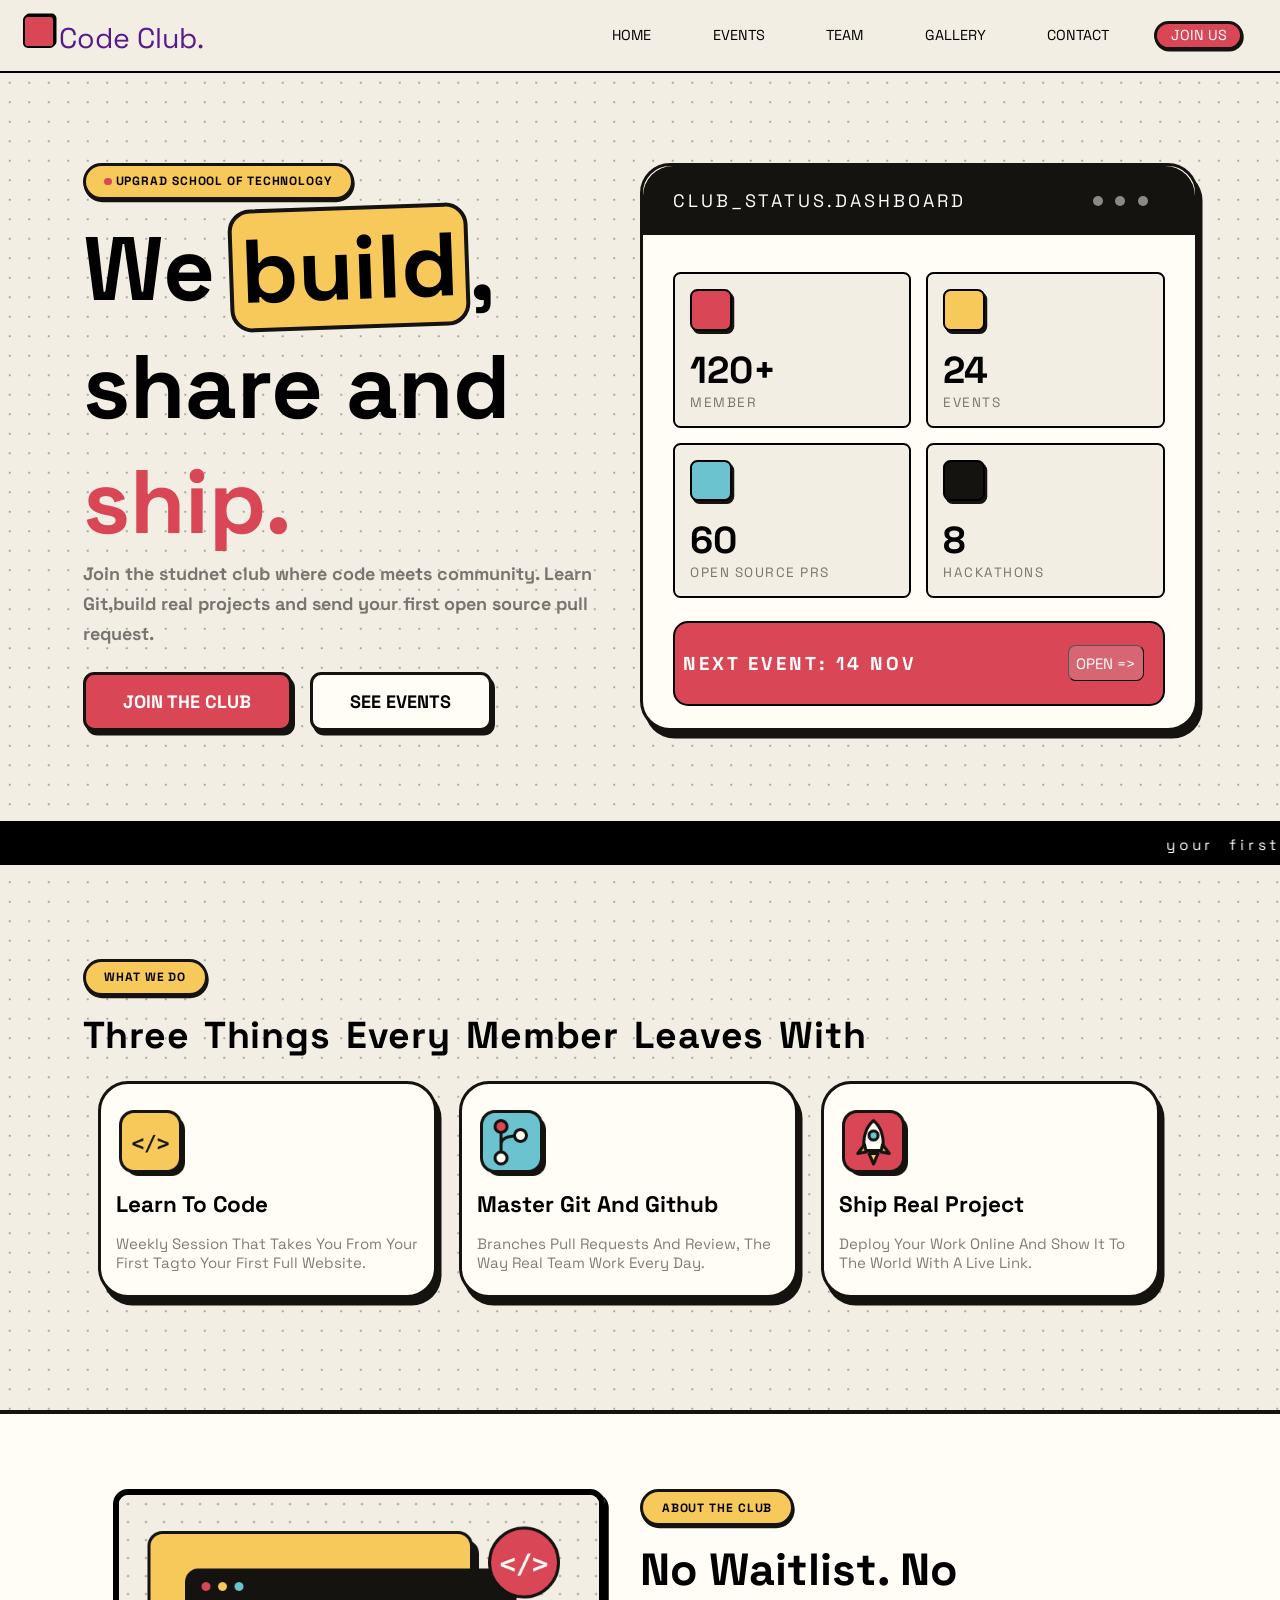
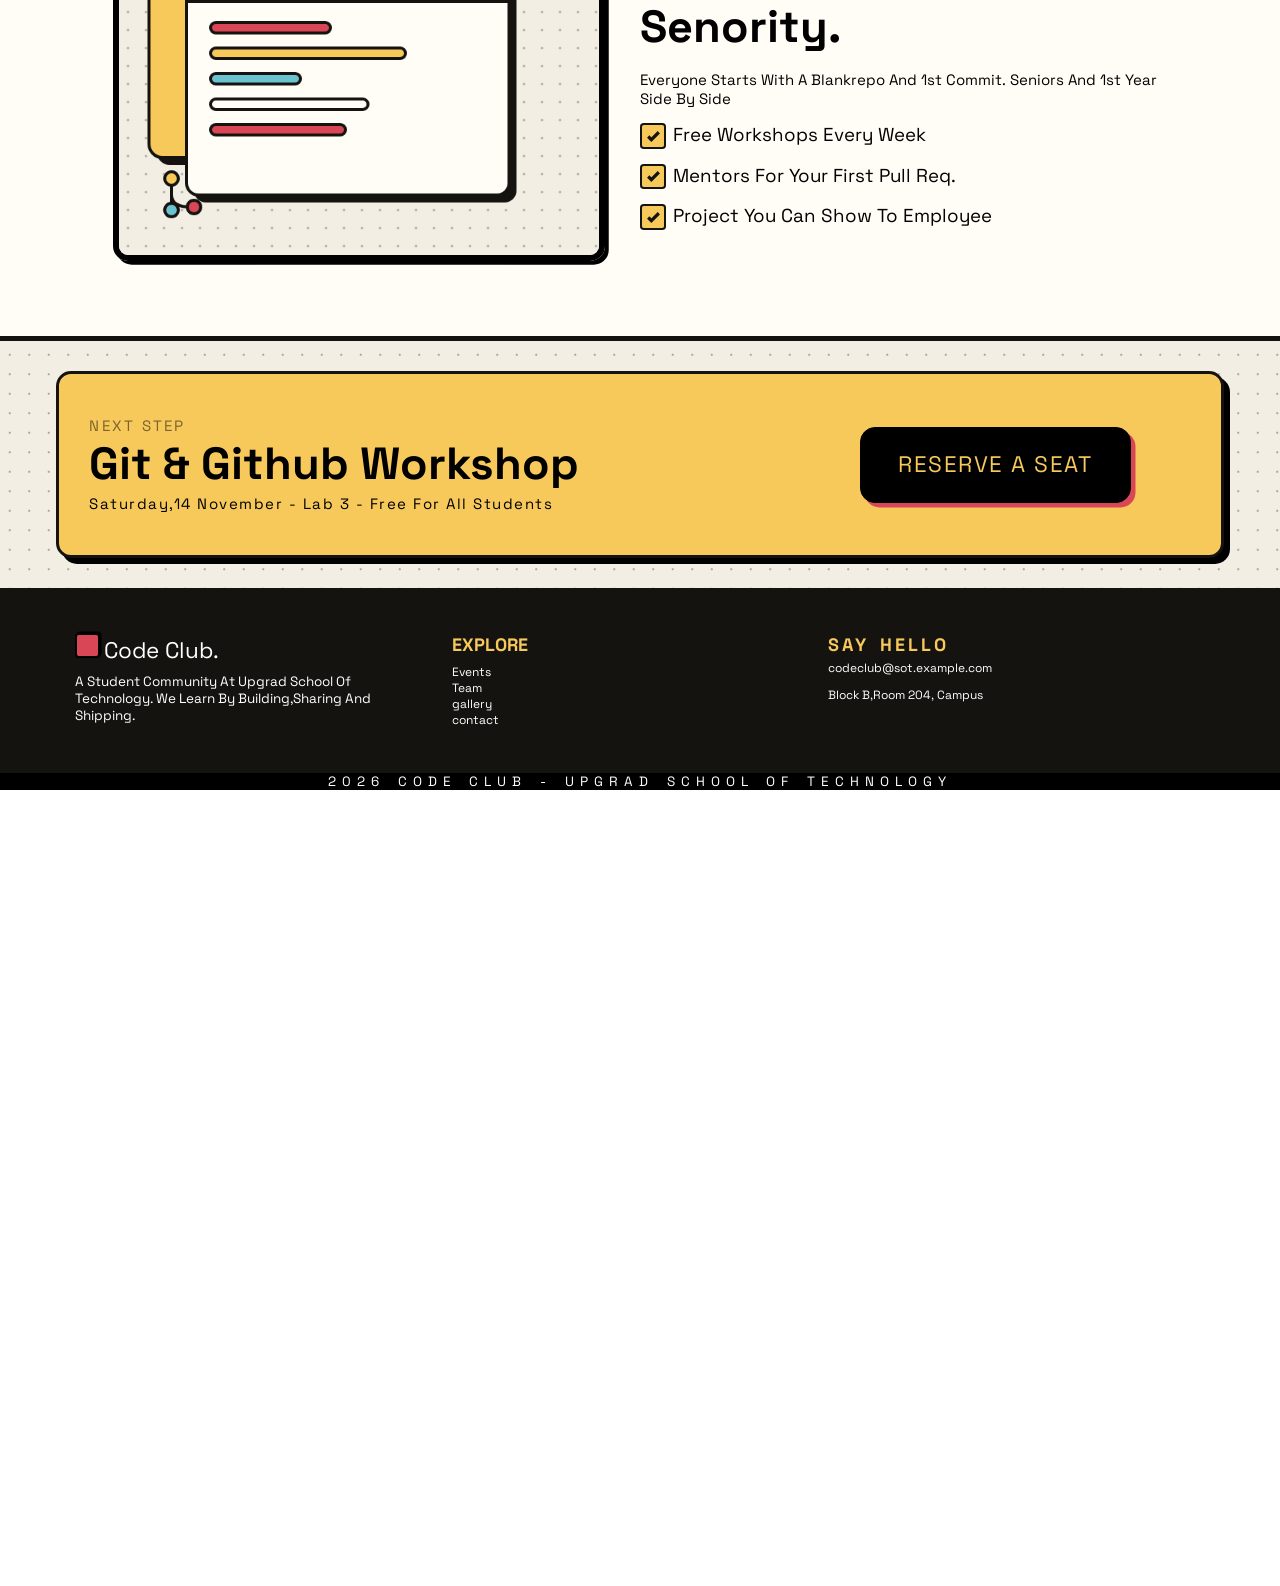
==== commit ff9d6d41: "style fix and add join" ====
--- a/index.html
+++ b/index.html
@@ -18,6 +18,7 @@
                 <li><a href="team.html">Team</a></li>
                 <li><a href="gallery.html">Gallery</a></li>
                 <li><a href="contact.html">Contact</a></li>
+                <li class="join-us"><a href="contact.html#join-us">Join Us</a></li>
             </ul>
         </div>
     </header>
--- a/styles.css
+++ b/styles.css
@@ -15,6 +15,10 @@
     padding: 0;
     font-family: 'Space Grotesk';
     margin: 0;
+}
+
+body {
+    zoom: 0.75;
 }
 
 
@@ -70,7 +74,7 @@
     color: black;
     text-decoration: none;
 }
-.navbar ul li a:hover{
+.navbar ul li:hover a{
     color: white;
 }
 
@@ -80,6 +84,22 @@
     border-radius: 40px;
     border: #151310 4px solid;
     box-shadow: 1px 2px  var(--tx-bs) ;
+}
+
+.navbar ul li.join-us {
+    background-color: var(--link);
+    border: 4px solid var(--tx-bs);
+    border-radius: 40px;
+    box-shadow: 1px 2px var(--tx-bs);
+}
+
+.navbar ul li.join-us a {
+    color: white;
+}
+
+.navbar ul li.join-us:focus-within {
+    outline: 3px solid var(--tx-bs);
+    outline-offset: 3px;
 }
 
 
@@ -569,4 +589,798 @@
     text-transform:uppercase;
     letter-spacing: 8px;
     word-spacing: 5px;
-}+}
+
+
+
+
+/* ===== EVENTS PAGE STYLES ===== */
+
+.events-content{
+    padding: 70px 100px;
+}
+
+.Events-section{
+    border-bottom: 4px solid black;
+}
+
+.events-content p.name{
+    display: inline-block;
+    padding: 10px 25px;
+    border-radius: 30px;
+    text-transform: uppercase;
+    letter-spacing: 1.2px;
+    font-weight: bold;
+    background-color: var(--hi-lt);
+    border: #151310 4px solid;
+    box-shadow: 1px 3px  var(--tx-bs) ;
+}
+
+.events-content h1{
+    font-size: 90px;
+    text-transform: capitalize;
+    margin-top: 10px;
+}
+
+.events-content p.name-info{
+    font-size: x-large;
+    line-height: 40px;
+    padding-right: 15px;
+    opacity: .5;
+    font-weight: bold;
+}
+
+.tracks , .pastevents{
+    padding: 70px 100px 90px 100px;
+    border-bottom: 5px solid black;
+}
+.tracks h1.t-head , .pastevents h1{ 
+    font-size: 60px;
+    text-transform: capitalize;
+    margin-bottom: 30px;
+}
+.template{
+    display: grid;
+    grid-template-columns: 1fr 1fr 1fr;
+    gap: 90px;
+}
+.tracks-events{
+    border: 5px solid black;
+    width: 500px;
+    height: auto;
+    border-radius: 10px;
+    overflow: hidden;
+    box-shadow: 5px 5px black;
+    position: relative;
+}
+.tracks-events img{
+    object-fit: cover;
+    width: 500px;
+    border-bottom: #151310 5px solid;
+}
+
+.tracks-events .track-p{
+    margin-left: 20px;
+    margin-top: 30px;
+    display: inline-block;
+    padding: 10px 25px;
+    border-radius: 30px;
+    text-transform: uppercase;
+    letter-spacing: 1.2px;
+    font-weight: bold;
+    background-color: var(--hi-lt);
+    border: #151310 4px solid;
+    box-shadow: 1px 3px  var(--tx-bs)
+}
+
+.date{
+    position: absolute;
+    top: 22px;
+    left: 20px;
+    color: white;
+    text-transform: uppercase;
+    word-spacing: 5px;
+    background:var(--link);
+    padding: 10px 15px;
+    border: 4px solid black;
+    border-radius: 20px;
+}
+.template h1{
+    margin: 10px 20px 30px;
+    font-size: 30px;
+    text-transform: capitalize;
+}
+
+.template .track-info-p{
+    margin-left: 20px;
+    font-size: 20px;
+    text-transform: capitalize;
+    opacity: 0.7;
+}
+
+.template button{
+    margin: 40px 20px;
+    padding:10px 30px;
+    background-color: var(--link);
+    color: white;
+    border: 5px solid black;
+    font-size: 25px;
+    text-transform:uppercase ;
+    border-radius: 10px;
+    box-shadow: 5px 5px black;
+}   
+
+.tracks-events:hover{
+    transition: transform 0.3s;
+    transform: scale(1.1);
+    box-shadow: 6px 6px 50px 9px rgba(0, 0, 0, 0.386);
+}
+
+.pastevents{
+    background-color: var(--cd-pn);
+}
+.detail-past-events{
+    display: flex;
+    gap:40px;
+    padding: 20px 0px;
+    word-spacing: 5px;
+    text-transform: capitalize;
+    font-size: 20px;
+    border-bottom: black dashed 3px;
+}
+.detail-past-events span{
+    color: #d94656;
+}
+
+
+
+
+/* ++++++++========.  TEAM PAGE STYLE   ========++++++++ */
+
+
+.meet{
+    padding: 70px 100px;
+    border-bottom: 4px black solid;
+}
+
+.meet-info{
+    font-size: 30px;
+    text-transform: capitalize;
+    opacity: 0.6;
+    margin-top: 5px;
+}
+
+.meet-p{
+    font-size: 30px;
+    display: inline-block;
+    padding: 10px 25px;
+    border-radius: 30px;
+    text-transform: uppercase;
+    letter-spacing: 1.2px;
+    font-weight: bold;
+    background-color: var(--hi-lt);
+    border: #151310 4px solid;
+    box-shadow: 1px 3px  var(--tx-bs)
+}
+
+.meet h1{
+    font-size: 90px;
+    text-transform: capitalize;
+    margin-top: 10px;
+}
+
+.join{
+    padding: 70px 100px;
+    border-bottom: 4px black solid;
+}
+
+.stu-id{
+    display: flex;
+    justify-content: space-around;
+    margin-bottom: 100px;
+}
+
+.studentid{
+    background-color: var(--cd-pn);
+    border: 4px solid black;
+    box-shadow: 6px 6px black;
+    border-radius: 10px;
+    overflow: hidden;
+}
+
+.p-pic{
+    margin: 20px 40px;;
+    border-radius: 50%;
+    overflow: hidden;
+    border: 4px black solid;
+    box-shadow: 4px 4px black;
+}
+
+.p-pic img{
+    object-fit: cover;
+    width: 100%;
+    height: 100%;
+}
+.studentid h2{
+    text-align: center;
+    text-transform: capitalize;
+    font-size: 30px;
+    margin-bottom: 10px;
+}
+.studentid p{
+    text-align: center;
+    text-transform: uppercase;
+    font-size: 20px;
+    letter-spacing: 2px;
+    color: var(--link);
+    font-weight: bold;
+    margin-bottom: 20px;
+}
+.studentid ul{
+    display: flex;
+    margin-bottom: 40px;
+    justify-self: center;
+    gap: 10px;
+    font-size: larger;
+}
+
+.studentid ul li{
+    text-transform: capitalize;
+    list-style-type: none;
+    gap: 20px;
+}
+
+.studentid ul li a{
+    color: black;
+    text-align: center;
+}
+
+.join-banner{
+    padding: 70px 100px;
+    border: 5px black solid;
+    border-radius: 20px;
+    background-color: var(--if-cd);
+    text-align: center;
+    box-shadow: 8px 8px black;
+}
+
+.join-banner h2{
+    font-size: 50px;
+    text-transform: capitalize;
+    margin-bottom: 10px;
+}
+
+.join-banner p{
+    font-size: 20px;
+    margin-bottom: 10px;
+}
+
+.join-banner button{
+    color: white;
+    background-color: var(--link);
+    box-shadow: 5px 5px black;
+    border-radius: 10px;
+    padding: 20px 40px;
+    font-size: 20px;
+    margin-top: 10px;
+    border: 4px black solid;
+    text-transform: uppercase;
+}
+
+
+/* +++++++=======  Gallery page   =======+++++++ */
+
+.photos{
+    padding: 70px 100px;
+}
+
+.gallery{
+    display: grid;
+    grid-template-columns: repeat(3 , 1fr);
+    gap: 40px;
+}
+
+.g-pic{
+    border: 6px black solid;
+    box-shadow: 8px 8px black ;
+    border-radius: 10px;    
+    width: 500px;
+    overflow: hidden;
+}
+.g-pic img {
+    width: 500px;
+}
+.g-pic p{
+    font-size: large;
+    text-transform: uppercase;
+    padding: 20px 25px;
+    background-color: var(--hi-lt);
+    border-top:4px solid black;
+}
+
+.c-form{
+    display: flex;
+    padding: 70px 100px;
+    gap: 70px;
+}
+
+form.m-form {
+    width: 70%;
+    border: 4px solid black;
+    background-color: var(--cd-pn);
+    border-radius: 30px;
+    overflow: hidden;
+    box-shadow: 6px 8px black;
+}
+fieldset{
+    padding: 40px 30px;
+    overflow: hidden;
+}
+.m-form h1{
+    font-size: 50px;
+    margin-bottom: 30px;
+}
+
+.field{
+    display:flex;
+    flex-direction: column;
+    margin-bottom: 20px;
+}
+.field label{
+    font-size: 20px;
+    margin-bottom: 5px;
+}
+.field input , .field select {
+    height: 50px;
+    border: 3px solid black;
+    border-radius: 10px;
+}
+.field textarea{
+    border: 3px solid black;
+    border-radius: 10px;
+}
+
+.m-form button{
+    background-color: var(--link);
+    border: 4px solid black;
+    padding: 20px 40px ;
+    color: white;
+    font-size: large;
+    text-transform: uppercase;
+    border-radius: 20px;
+    box-shadow: 4px 4px black;
+}
+
+aside{
+    padding: 50px 40px ;
+    border: 4px solid black;
+    border-radius: 10px;
+    background-color: var(--if-cd);
+    display: inline-block;
+    height:fit-content;
+    width: 300px;
+    box-shadow: 6px 6px black;
+}
+
+aside h2{
+    text-transform: capitalize;
+    margin-bottom: 10px;
+    font-size: 40px;
+}
+aside div{
+    display: flex;
+    flex-direction: column;
+    padding-bottom: 20px;
+    font-size:20px ;
+}
+.qna{
+    padding: 70px 100px;
+    border-top: 4px solid black;
+    background-color: var(--cd-pn);
+    display: flex;
+    justify-content: center
+}
+
+.qna h2{
+    font-size: 50px;
+    text-transform: capitalize;
+    margin-bottom: 20px;
+}
+.qna ol{
+    padding-left: 0;
+    list-style-position: inside;
+}
+.qna ol li{
+    text-transform: capitalize;
+    background-color: white;
+    padding: 10px 15px;
+    border: 3px solid black;
+    margin-bottom: 20px;
+    border-radius: 10px;
+    box-shadow: 3px 3px black;
+}
+
+@media (max-width: 900px) {
+    body {
+        zoom: 1;
+    }
+
+    *,
+    *::before,
+    *::after {
+        box-sizing: border-box;
+    }
+
+    img {
+        max-width: 100%;
+        height: auto;
+    }
+
+    .navbar {
+        flex-direction: column;
+        gap: 12px;
+        padding: 14px 16px;
+    }
+
+    .navbar .logo {
+        font-size: 28px;
+    }
+
+    .navbar ul {
+        flex-wrap: wrap;
+        justify-content: center;
+        font-size: 14px;
+    }
+
+    .navbar ul li {
+        margin: 2px;
+        padding: 4px 8px;
+        border-width: 2px;
+    }
+
+    .hero-section .hero-content {
+        grid-template-columns: 1fr;
+        gap: 36px;
+        padding: 48px 20px;
+    }
+
+    .hero-section .hero-content .main-content h1 {
+        font-size: clamp(48px, 14vw, 64px);
+    }
+
+    span.build {
+        border-width: 4px;
+        margin-left: 6px;
+    }
+
+    .hero-section .hero-content .main-content p.Jst {
+        font-size: 18px;
+        line-height: 1.6;
+    }
+
+    .hero-section .hero-content .main-content button.join-the-club,
+    .hero-section .hero-content .main-content button.see-events {
+        width: 100%;
+        margin: 18px 0 0;
+        padding: 14px 18px;
+        font-size: 18px;
+    }
+
+    .hero-content .status .status-card {
+        gap: 8px;
+        padding: 14px;
+        font-size: 13px;
+        letter-spacing: 1px;
+    }
+
+    .hero-content .status .status-card .dotted {
+        gap: 8px;
+        font-size: 20px;
+    }
+
+    .hero-content .status .card {
+        padding: 12px;
+    }
+
+    .hero-content .status .card div {
+        min-width: 0;
+        margin: 5px;
+        padding: 12px;
+    }
+
+    .hero-content .status .card li.icon-r,
+    .hero-content .status .card li.icon-y,
+    .hero-content .status .card li.icon-c,
+    .hero-content .status .card li.icon-b {
+        width: 36px;
+        height: 36px;
+        margin-bottom: 10px;
+    }
+
+    .hero-content .status .card li.num {
+        font-size: 32px;
+    }
+
+    .hero-content .status .card li.specific {
+        font-size: 11px;
+        letter-spacing: 1px;
+    }
+
+    .hero-content .status .card-footer {
+        gap: 8px;
+        margin: 0 12px 12px;
+        padding: 12px;
+        font-size: 13px;
+        letter-spacing: 1px;
+    }
+
+    .hero-content .status .card-footer button {
+        margin-right: 0;
+        padding: 8px;
+        font-size: 12px;
+    }
+
+    marquee {
+        font-size: 14px;
+        letter-spacing: 2px;
+    }
+
+    marquee span {
+        font-size: 20px;
+    }
+
+    .slide2 {
+        padding: 44px 20px;
+    }
+
+    .slide2 h1 {
+        font-size: 32px;
+    }
+
+    .slide2 .cards2 {
+        grid-template-columns: 1fr;
+        gap: 18px;
+    }
+
+    .slide2 .cards2 div {
+        margin-right: 0;
+        padding: 24px 20px;
+    }
+
+    .slide2 .cards2 h3 {
+        font-size: 22px;
+    }
+
+    .slide2 .cards2 p {
+        font-size: 16px;
+    }
+
+    .slide3 {
+        grid-template-columns: 1fr;
+        gap: 28px;
+        padding: 44px 20px;
+    }
+
+    .slide3 .about-img {
+        width: 100%;
+        max-height: none;
+    }
+
+    .slide3 h1 {
+        font-size: 38px;
+    }
+
+    .slide3 .about-text .slide3pps {
+        font-size: 17px;
+        line-height: 1.5;
+    }
+
+    .slide3 .about-text ul {
+        font-size: 16px;
+    }
+
+    .slide3 .about-text input[type="checkbox"] {
+        flex: 0 0 28px;
+        width: 28px;
+        height: 28px;
+    }
+
+    .workshop {
+        padding: 32px 20px;
+    }
+
+    .workshop .workshop-card {
+        align-items: stretch;
+        flex-direction: column;
+        gap: 20px;
+        padding: 24px 20px;
+    }
+
+    .workshop .workshop-card .git-side h2 {
+        font-size: 36px;
+    }
+
+    .workshop .workshop-card .git-side .dt {
+        font-size: 15px;
+        line-height: 1.5;
+    }
+
+    .workshop .workshop-card .reserve-b button {
+        width: 100%;
+        margin: 0;
+        padding: 16px;
+        font-size: 18px;
+    }
+
+    footer .down {
+        grid-template-columns: 1fr;
+        gap: 28px;
+        padding: 40px 20px;
+    }
+
+    footer .down div {
+        padding-right: 0;
+    }
+
+    footer p.footer-y {
+        padding: 12px 16px;
+        font-size: 11px;
+        letter-spacing: 2px;
+        line-height: 1.6;
+    }
+
+    .events-content,
+    .meet {
+        padding: 44px 20px;
+    }
+
+    .events-content h1,
+    .meet h1 {
+        font-size: 56px;
+    }
+
+    .events-content p.name-info,
+    .meet-info {
+        font-size: 18px;
+        line-height: 1.5;
+    }
+
+    .tracks,
+    .pastevents {
+        padding: 44px 20px;
+    }
+
+    .tracks h1.t-head,
+    .pastevents h1 {
+        font-size: 36px;
+    }
+
+    .template {
+        grid-template-columns: 1fr;
+        gap: 28px;
+    }
+
+    .tracks-events {
+        width: 100%;
+    }
+
+    .tracks-events img {
+        display: block;
+        width: 100%;
+    }
+
+    .template h1 {
+        font-size: 25px;
+    }
+
+    .template .track-info-p {
+        font-size: 17px;
+    }
+
+    .template button {
+        margin: 28px 20px;
+        font-size: 18px;
+    }
+
+    .tracks-events:hover {
+        transform: none;
+    }
+
+    .detail-past-events {
+        gap: 12px;
+        font-size: 16px;
+    }
+
+    .join {
+        padding: 40px 20px;
+    }
+
+    .stu-id {
+        flex-direction: column;
+        align-items: center;
+        gap: 24px;
+        margin-bottom: 40px;
+    }
+
+    .studentid {
+        width: 100%;
+        max-width: 340px;
+        padding: 16px;
+    }
+
+    .p-pic {
+        width: 180px;
+        height: 180px;
+        margin: 8px auto 20px;
+    }
+
+    .join-banner {
+        padding: 36px 20px;
+    }
+
+    .join-banner h2 {
+        font-size: 32px;
+    }
+
+    .photos {
+        padding: 40px 20px;
+    }
+
+    .gallery {
+        grid-template-columns: 1fr;
+        gap: 28px;
+    }
+
+    .g-pic {
+        width: 100%;
+    }
+
+    .g-pic img {
+        display: block;
+        width: 100%;
+    }
+
+    .c-form {
+        flex-direction: column;
+        padding: 40px 20px;
+        gap: 28px;
+    }
+
+    form.m-form,
+    aside {
+        width: 100%;
+    }
+
+    fieldset {
+        min-width: 0;
+        padding: 24px 18px;
+    }
+
+    .m-form h1,
+    .qna h2 {
+        font-size: 32px;
+    }
+
+    .field input,
+    .field select,
+    .field textarea {
+        width: 100%;
+    }
+
+    .m-form button {
+        max-width: 100%;
+        padding: 16px 20px;
+    }
+
+    aside {
+        padding: 28px 22px;
+    }
+
+    aside h2 {
+        font-size: 32px;
+    }
+
+    .qna {
+        padding: 40px 20px;
+    }
+}
